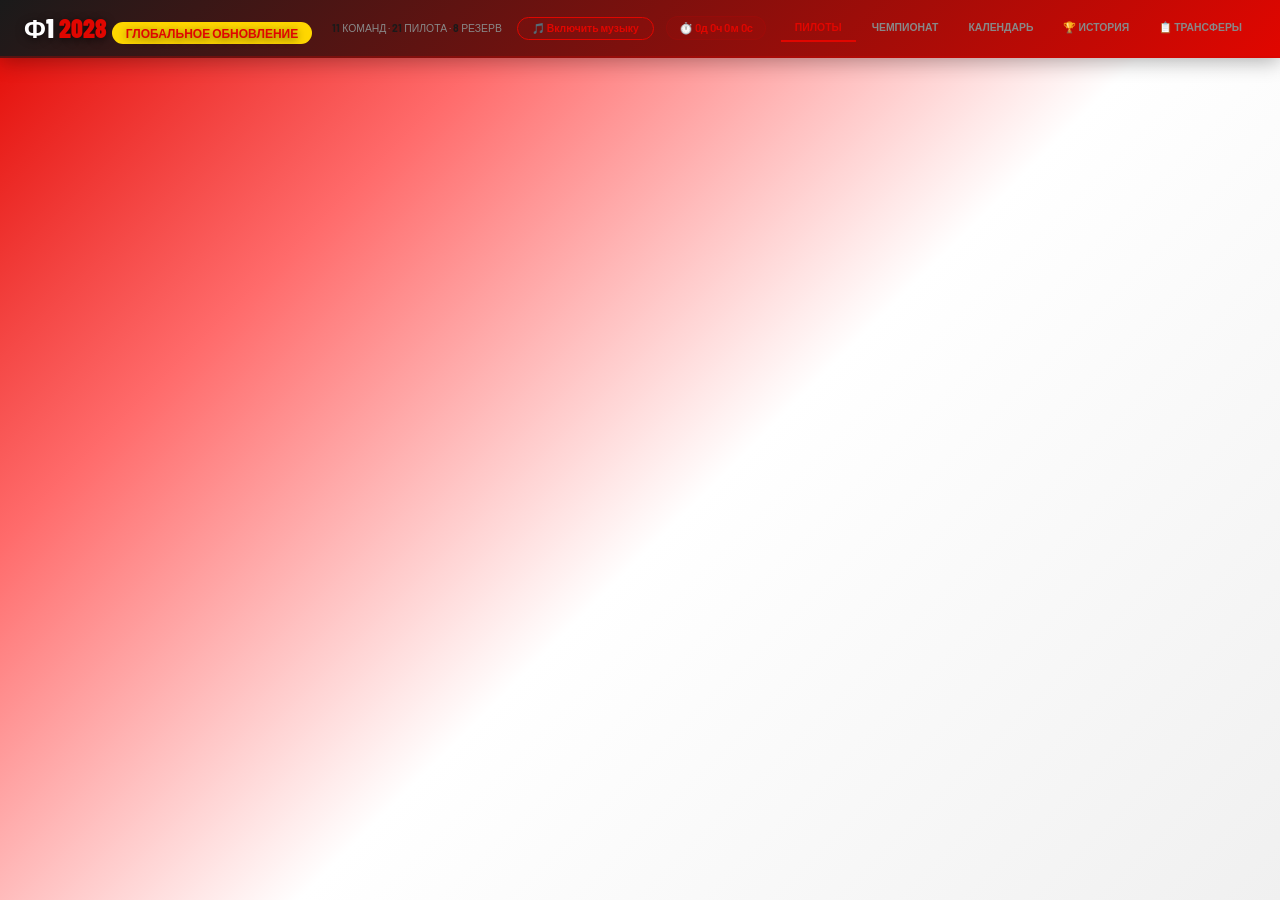
==== index.html @ 2356fdae "Update index.html" ====
<!DOCTYPE html>
<html lang="ru">
<head>
    <meta charset="UTF-8">
    <meta name="viewport" content="width=device-width, initial-scale=1.0">
    <title>Ф1 2028 • Глобальное Обновление</title>
    <link href="https://fonts.googleapis.com/css2?family=Barlow+Condensed:wght@400;500;600;700;800;900&family=Barlow:wght@400;500;600&display=swap" rel="stylesheet">
    <link rel="stylesheet" href="styles/main.css">
    <style>
        body { margin: 0; }
        .header { 
            background: linear-gradient(135deg, #1a1a1a 0%, #e10600 100%); 
            color: white; 
            box-shadow: 0 4px 20px rgba(0,0,0,0.3);
        }
        .logo { color: white; text-shadow: 0 2px 8px rgba(0,0,0,0.6); }
        .new-season { background: #ffd700; color: #000; padding: 4px 14px; border-radius: 30px; font-weight: 800; font-size: 0.75rem; }
    </style>
</head>
<body>

    <header class="header">
        <div class="header-left">
            <div class="logo">Ф1 <span>2028</span> <span class="new-season">ГЛОБАЛЬНОЕ ОБНОВЛЕНИЕ</span></div>
            <div class="header-stats">
                <span id="teamCount">11</span> Команд ·
                <span id="pilotCount">21</span> Пилота ·
                <span id="reserveCount">8</span> Резерв
            </div>
        </div>
        
        <div class="header-right">
            <button class="music-btn" id="musicBtn" onclick="toggleMusic()">🎵 Включить музыку</button>
            <div class="countdown">
                ⏱️ <span id="days">0</span>д <span id="hours">0</span>ч 
                <span id="minutes">0</span>м <span id="seconds">0</span>с
            </div>
        </div>

        <nav class="header-nav">
            <button class="tab active" data-tab="pilots">Пилоты</button>
            <button class="tab" data-tab="standings">Чемпионат</button>
            <button class="tab" data-tab="calendar">Календарь</button>
            <button class="tab" data-tab="history">🏆 История</button>
            <button class="tab" data-tab="transfers">📋 Трансферы</button>
        </nav>
    </header>

    <main>
        <!-- Пилоты -->
        <section class="content active" id="pilots">
            <div class="filter-bar" id="filterBar"></div>
            <div class="grid" id="teamGrid"></div>
        </section>

        <!-- Чемпионат -->
        <section class="content" id="standings">
            <div class="standings-header">
                <h2>ЧЕМПИОНАТ 2028</h2>
                <p class="muted">🏆 После 1 этапа • Новый сезон</p>
            </div>
            <div id="standingsContent"></div>
        </section>

        <!-- Календарь -->
        <section class="content" id="calendar">
            <h2>КАЛЕНДАРЬ 2028</h2>
            <p class="muted">24 этапа</p>
            <div class="calendar-list" id="calendarList"></div>
        </section>

        <!-- История -->
        <section class="content" id="history">
            <h2>🏆 ИСТОРИЯ ПОБЕДИТЕЛЕЙ</h2>
            <div class="history-grid" id="historyGrid"></div>
        </section>

        <!-- Трансферы -->
        <section class="content" id="transfers">
            <h2>📋 ИСТОРИЯ ТРАНСФЕРОВ</h2>
            <div class="transfers-list" id="transfersList"></div>
        </section>
    </main>

    <!-- Модальное окно пилота -->
    <div class="modal" id="modal">
        <div class="modal-box">
            <button class="modal-close" id="modalClose">×</button>
            <img id="modalPhoto" class="modal-photo" alt="">
            <div class="modal-info">
                <div id="modalNumber" class="modal-number"></div>
                <div id="modalName" class="modal-name"></div>
                <div id="modalTeam" class="modal-team"></div>
                <div class="modal-stats">
                    <div><span class="stat-label">Страна</span><span id="modalCountry"></span></div>
                    <div><span class="stat-label">Возраст</span><span id="modalAge"></span></div>
                    <div><span class="stat-label">Команда</span><span id="modalTeamName"></span></div>
                    <div><span class="stat-label">Бюджет</span><span id="modalBudget"></span></div>
                </div>
                <a id="modalLink" href="#" target="_blank" class="modal-link">📖 Википедия →</a>
            </div>
        </div>
    </div>

    <script src="scripts/app.js"></script>
</body>
</html>
---- styles/main.css ----
*{margin:0;padding:0;box-sizing:border-box}
body{background:linear-gradient(135deg,#e10600 0%,#ff6b6b 25%,#ffffff 55%,#f0f0f0 100%);min-height:100vh;font-family:'Barlow',sans-serif;padding-bottom:30px;background-attachment:fixed;position:relative}

.header{background:rgba(255,255,255,0.7);backdrop-filter:blur(20px);padding:12px 24px;border-bottom:2px solid rgba(225,6,0,0.3);display:flex;align-items:center;justify-content:space-between;flex-wrap:wrap;gap:10px;position:sticky;top:0;z-index:100}
.header-left{display:flex;align-items:center;gap:20px;flex-wrap:wrap}
.logo{font-family:'Barlow Condensed',sans-serif;font-size:1.6rem;font-weight:900;text-transform:uppercase;color:#1a1a1a}
.logo span{color:#e10600}
.header-stats{font-size:.65rem;color:#888;font-weight:500;text-transform:uppercase}
.header-stats span{color:#1a1a1a;font-weight:700}
.header-right{display:flex;align-items:center;gap:12px;flex-wrap:wrap}

.music-btn{background:rgba(225,6,0,0.08);border:1px solid #e10600;color:#e10600;padding:4px 14px;border-radius:20px;font-family:'Barlow',sans-serif;font-size:.65rem;font-weight:600;cursor:pointer;transition:.25s}
.music-btn:hover{background:#e10600;color:#fff}
.music-btn.playing{background:#e10600;color:#fff;animation:pulse 1.5s ease-in-out infinite}
@keyframes pulse{0%,100%{box-shadow:0 0 0 0 rgba(225,6,0,0.3)}50%{box-shadow:0 0 0 8px rgba(225,6,0,0)}}

.countdown{font-size:.7rem;color:#e10600;font-weight:600;background:rgba(225,6,0,0.06);padding:4px 12px;border-radius:20px;border:1px solid rgba(225,6,0,0.1)}
.header-nav{display:flex;gap:2px;flex-wrap:wrap}
.header-nav .tab{background:transparent;border:none;padding:6px 14px;font-family:'Barlow Condensed',sans-serif;font-size:.65rem;font-weight:600;text-transform:uppercase;color:#888;cursor:pointer;transition:.25s;border-bottom:2px solid transparent}
.header-nav .tab:hover{color:#1a1a1a}
.header-nav .tab.active{color:#e10600;border-bottom-color:#e10600}

.content{display:none;padding:20px 24px;max-width:1400px;margin:0 auto;position:relative;z-index:1}
.content.active{display:block}

.filter-bar{display:flex;gap:6px;flex-wrap:wrap;margin-bottom:14px}
.filter-btn{background:rgba(255,255,255,0.5);border:1px solid rgba(225,6,0,0.2);padding:4px 14px;border-radius:20px;font-family:'Barlow Condensed',sans-serif;font-size:.65rem;font-weight:600;text-transform:uppercase;color:#888;cursor:pointer;transition:.25s}
.filter-btn:hover{border-color:#e10600;color:#1a1a1a}
.filter-btn.active{background:#e10600;color:#fff;border-color:#e10600}

.grid{display:grid;grid-template-columns:repeat(auto-fill,minmax(300px,1fr));gap:16px;margin-top:4px}
.card{background:rgba(255,255,255,0.6);backdrop-filter:blur(12px);-webkit-backdrop-filter:blur(12px);border-radius:12px;overflow:hidden;border:1px solid rgba(255,255,255,0.3);transition:transform .25s ease,box-shadow .25s;box-shadow:0 4px 20px rgba(225,6,0,0.06)}
.card:hover{transform:translateY(-4px);box-shadow:0 12px 40px rgba(225,6,0,0.12)}
.card-top{height:4px;background:var(--team-color,#e10600)}
.card-body{padding:16px 18px}
.card-team{font-family:'Barlow Condensed',sans-serif;font-size:1.1rem;font-weight:700;text-transform:uppercase;color:var(--team-color,#e10600);display:flex;justify-content:space-between;align-items:center}
.card-team .country{font-size:.7rem;color:#888;font-weight:400}
.card-budget{font-size:.6rem;color:#4caf50;font-weight:500;margin-bottom:10px}
.card-budget span{color:#888;font-weight:400;opacity:.5}
.card-label{font-size:.45rem;text-transform:uppercase;color:#888;letter-spacing:.1em;font-weight:600;margin:8px 0 4px}
.pilots-list{list-style:none;display:flex;flex-direction:column;gap:2px}
.pilot-item{display:flex;align-items:center;gap:10px;padding:4px 6px;border-radius:4px;cursor:pointer;transition:background .2s}
.pilot-item:hover{background:rgba(225,6,0,.05)}
.pilot-photo{width:32px;height:32px;border-radius:50%;object-fit:cover;border:2px solid #ddd;flex-shrink:0}
.pilot-item:hover .pilot-photo{border-color:#e10600}
.pilot-number{font-family:'Barlow Condensed',sans-serif;font-size:.9rem;font-weight:700;color:var(--team-color,#e10600);width:22px;text-align:right}
.pilot-name{font-size:.75rem;font-weight:500;color:#1a1a1a;display:flex;align-items:center;gap:4px}
.pilot-name .flag{font-size:.7rem}
.pilot-age{font-size:.55rem;color:#888;margin-left:auto}
.reserve .pilot-name{color:#888}
.reserve .pilot-number{color:#888;opacity:.4}
.vacant{color:#888;font-style:italic;opacity:.5;font-size:.7rem;padding:6px 0}

.calendar-list{display:flex;flex-direction:column;gap:6px;margin-top:8px}
.calendar-item{background:rgba(255,255,255,0.5);backdrop-filter:blur(8px);-webkit-backdrop-filter:blur(8px);border-radius:8px;padding:12px 16px;border-left:3px solid #e10600;cursor:pointer;transition:all .3s}
.calendar-item:hover{background:rgba(255,255,255,0.8)}
.calendar-item .calendar-header-row{display:flex;align-items:center;gap:14px;flex-wrap:wrap}
.calendar-item .round{font-size:.5rem;color:#888;font-weight:600;text-transform:uppercase;width:50px}
.calendar-item .race-name{font-family:'Barlow Condensed',sans-serif;font-size:1rem;font-weight:700;color:#1a1a1a;flex:1;min-width:120px}
.calendar-item .race-country{font-size:.7rem;color:#888;display:flex;align-items:center;gap:4px}
.calendar-item .race-date{font-size:.6rem;color:#888;margin-left:auto}
.calendar-item .toggle-icon{font-size:.8rem;color:#888;transition:transform .3s;margin-left:6px}
.calendar-item .toggle-icon.open{transform:rotate(180deg)}
.calendar-details{max-height:0;overflow:hidden;transition:max-height .4s ease}
.calendar-details.open{max-height:100px}
.calendar-details .detail-row{display:flex;gap:20px;padding:8px 0 4px;font-size:.7rem;border-top:1px solid #eee;margin-top:6px}
.calendar-details .detail-row span{color:#888}
.calendar-details .detail-row .value{color:#1a1a1a;font-weight:500}

.standings-header{margin-bottom:12px}
.standings-header h2{font-family:'Barlow Condensed',sans-serif;font-size:1.3rem;font-weight:700;color:#1a1a1a}
.standings-header .muted{color:#888;font-size:.7rem}
.standings-table{width:100%;border-collapse:collapse;font-size:.7rem;background:rgba(255,255,255,0.4);border-radius:8px;overflow:hidden}
.standings-table th{text-align:left;padding:8px 12px;color:#888;font-size:.5rem;text-transform:uppercase;border-bottom:2px solid #e10600;font-weight:600;background:rgba(225,6,0,0.05)}
.standings-table td{padding:6px 12px;border-bottom:1px solid #eee;color:#888}
.standings-table .pos{font-weight:700;color:#1a1a1a;width:28px}
.standings-table .driver{color:#1a1a1a;font-weight:500}
.standings-table .flag{font-size:.7rem;margin-right:4px}
.standings-table .pts{text-align:right;font-weight:600;color:#1a1a1a}
.standings-table .pos-1{color:#ffd700}
.standings-table .pos-2{color:#c0c0c0}
.standings-table .pos-3{color:#cd7f32}
.standings-table .progress-bar{width:60px;height:6px;background:#ddd;border-radius:3px;display:inline-block;vertical-align:middle;margin-left:6px}
.standings-table .progress-bar .fill{height:100%;background:#e10600;border-radius:3px;transition:width .5s}

[data-team=ferrari]{--team-color:#dc0000}
[data-team=mercedes]{--team-color:#00d2be}
[data-team=redbull]{--team-color:#1e41b0}
[data-team=williams]{--team-color:#00a3e0}
[data-team=racing-bulls]{--team-color:#4d7aff}
[data-team=haas]{--team-color:#b6babd}
[data-team=cadillac]{--team-color:#c8102e}
[data-team=aston]{--team-color:#006f62}
[data-team=audi]{--team-color:#bb0a21}
[data-team=alpine]{--team-color:#ff6b9d}
[data-team=mclaren]{--team-color:#ff8700}

.podium{display:flex;justify-content:center;align-items:flex-end;gap:12px;padding:20px 0 10px;margin:10px 0 20px}
.podium-item{display:flex;flex-direction:column;align-items:center;gap:4px}
.podium-item .podium-name{font-family:'Barlow Condensed',sans-serif;font-size:.7rem;font-weight:700;color:#1a1a1a}
.podium-item .podium-pos{font-size:1.2rem;font-weight:900}
.podium-item .podium-pos.gold{color:#ffd700}
.podium-item .podium-pos.silver{color:#c0c0c0}
.podium-item .podium-pos.bronze{color:#cd7f32}
.podium-item .podium-base{width:60px;text-align:center;padding:4px 0;border-radius:4px 4px 0 0;font-size:.5rem;font-weight:600;text-transform:uppercase;color:#fff}
.podium-item .podium-base.gold{height:80px;background:linear-gradient(180deg,#ffd700,#b8960c)}
.podium-item .podium-base.silver{height:60px;background:linear-gradient(180deg,#c0c0c0,#888)}
.podium-item .podium-base.bronze{height:45px;background:linear-gradient(180deg,#cd7f32,#8b5a2b)}

.history-grid{display:grid;grid-template-columns:repeat(auto-fill,minmax(280px,1fr));gap:16px;margin-top:12px}
.history-card{background:rgba(255,255,255,0.5);backdrop-filter:blur(8px);-webkit-backdrop-filter:blur(8px);border-radius:10px;padding:20px 24px;border:1px solid rgba(255,255,255,0.3);transition:transform .25s}
.history-card:hover{transform:translateY(-4px);box-shadow:0 8px 30px rgba(225,6,0,0.06)}
.history-year{font-family:'Barlow Condensed',sans-serif;font-size:2rem;font-weight:900;color:#e10600;margin-bottom:12px}
.history-item{display:flex;justify-content:space-between;padding:6px 0;border-bottom:1px solid #eee;font-size:.85rem}
.history-label{color:#888;font-weight:500}
.history-value{color:#1a1a1a;font-weight:600}

.transfers-list{display:flex;flex-direction:column;gap:8px;margin-top:12px}
.transfer-item{background:rgba(255,255,255,0.5);backdrop-filter:blur(8px);-webkit-backdrop-filter:blur(8px);border-radius:8px;padding:14px 18px;border-left:3px solid #e10600;display:flex;align-items:center;justify-content:space-between;flex-wrap:wrap;gap:8px}
.transfer-item .transfer-info{display:flex;align-items:center;gap:12px;flex-wrap:wrap}
.transfer-pilot{font-weight:600;color:#1a1a1a}
.transfer-from{color:#888}
.transfer-arrow{color:#888;font-size:1.2rem}
.transfer-to{color:#e10600;font-weight:600}
.transfer-price{font-weight:700;color:#4caf50}
.transfer-date{font-size:.6rem;color:#888}

.modal{display:none;position:fixed;inset:0;background:rgba(0,0,0,.6);z-index:999;align-items:center;justify-content:center;padding:20px;backdrop-filter:blur(8px)}
.modal.show{display:flex}
.modal-box{background:#fff;border-radius:12px;max-width:480px;width:100%;border:1px solid #eee;position:relative;max-height:90vh;overflow-y:auto;box-shadow:0 20px 60px rgba(0,0,0,0.1)}
.modal-close{position:absolute;top:10px;right:14px;background:none;border:none;color:#888;font-size:1.6rem;cursor:pointer;transition:.2s;z-index:5}
.modal-close:hover{color:#1a1a1a}
.modal-content{display:flex;flex-direction:column}
.modal-photo{width:100%;height:220px;object-fit:cover;background:#f5f5f5}
.modal-info{padding:20px 24px}
.modal-number{font-family:'Barlow Condensed',sans-serif;font-size:3rem;font-weight:900;color:var(--team-color,#e10600);line-height:1;margin-bottom:-6px}
.modal-name{font-family:'Barlow Condensed',sans-serif;font-size:1.6rem;font-weight:700;color:#1a1a1a}
.modal-team{font-size:.8rem;font-weight:600;text-transform:uppercase;color:#888;margin-bottom:14px}
.modal-stats{display:grid;grid-template-columns:1fr 1fr;gap:4px 16px}
.modal-stats>div{display:flex;justify-content:space-between;padding:3px 0;border-bottom:1px solid #eee;font-size:.7rem}
.stat-label{color:#888;font-size:.6rem;text-transform:uppercase}
.stat-value{color:#1a1a1a;font-weight:500}
.modal-link{display:inline-block;margin-top:14px;color:#e10600;text-decoration:none;font-weight:600;font-size:.75rem}

@media(max-width:768px){
    .header{padding:10px 14px;flex-direction:column;align-items:stretch;gap:6px}
    .header-right{flex-wrap:wrap;justify-content:space-between}
    .header-nav{justify-content:center}
    .filter-bar{justify-content:center}
    .content{padding:12px 14px}
    .grid{grid-template-columns:1fr}
    .calendar-item .calendar-header-row{flex-wrap:wrap;gap:4px 12px}
    .calendar-item .race-date{margin-left:0}
    .modal-box{max-width:100%;margin:10px}
    .modal-photo{height:160px}
    .modal-number{font-size:2.2rem}
    .countdown{font-size:.6rem;padding:2px 10px}
    .music-btn{font-size:.55rem;padding:3px 10px}
}
@media(max-width:480px){
    .header-stats{font-size:.55rem}
    .logo{font-size:1.2rem}
    .header-nav .tab{font-size:.55rem;padding:4px 8px}
    .modal-stats{grid-template-columns:1fr}
    .filter-btn{font-size:.55rem;padding:3px 8px}
                 }
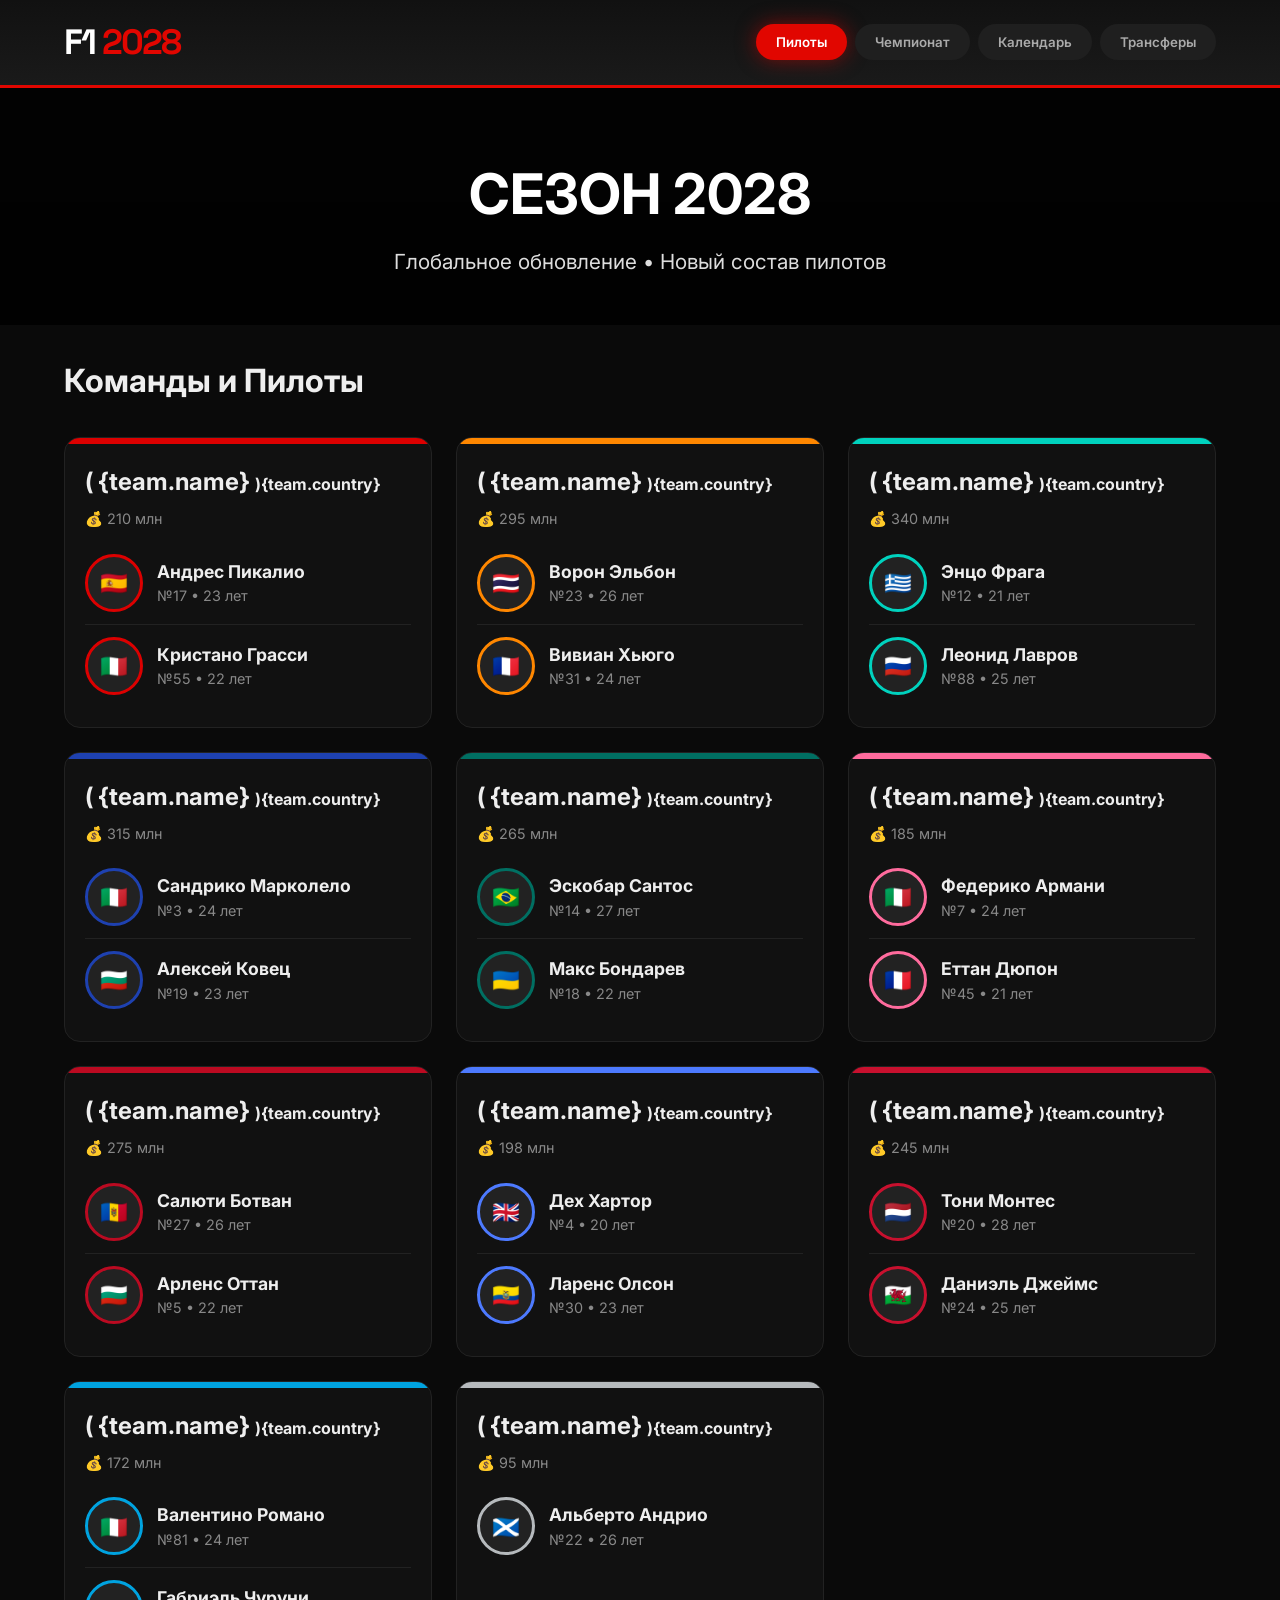
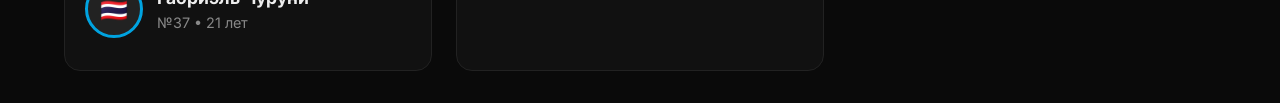
==== commit fcab7317: "Update index.html" ====
--- a/index.html
+++ b/index.html
@@ -3,105 +3,335 @@
 <head>
     <meta charset="UTF-8">
     <meta name="viewport" content="width=device-width, initial-scale=1.0">
-    <title>Ф1 2028 • Глобальное Обновление</title>
-    <link href="https://fonts.googleapis.com/css2?family=Barlow+Condensed:wght@400;500;600;700;800;900&family=Barlow:wght@400;500;600&display=swap" rel="stylesheet">
-    <link rel="stylesheet" href="styles/main.css">
+    <title>F1 2028 • Новый Сезон</title>
+    <link href="https://fonts.googleapis.com/css2?family=Inter:wght@400;500;600;700;900&family=Space+Grotesk:wght@500;600;700&display=swap" rel="stylesheet">
     <style>
-        body { margin: 0; }
-        .header { 
-            background: linear-gradient(135deg, #1a1a1a 0%, #e10600 100%); 
-            color: white; 
-            box-shadow: 0 4px 20px rgba(0,0,0,0.3);
-        }
-        .logo { color: white; text-shadow: 0 2px 8px rgba(0,0,0,0.6); }
-        .new-season { background: #ffd700; color: #000; padding: 4px 14px; border-radius: 30px; font-weight: 800; font-size: 0.75rem; }
+        :root {
+            --red: #e10600;
+            --dark: #0a0a0a;
+        }
+        * { margin:0; padding:0; box-sizing:border-box; }
+        body {
+            background: #0a0a0a;
+            color: #eee;
+            font-family: 'Inter', sans-serif;
+            line-height: 1.5;
+            overflow-x: hidden;
+        }
+        header {
+            background: linear-gradient(180deg, #111, #1a1a1a);
+            border-bottom: 3px solid var(--red);
+            position: sticky;
+            top: 0;
+            z-index: 100;
+            padding: 1rem 5%;
+            display: flex;
+            justify-content: space-between;
+            align-items: center;
+            flex-wrap: wrap;
+            gap: 15px;
+        }
+        .logo {
+            font-family: 'Space Grotesk', sans-serif;
+            font-size: 2.2rem;
+            font-weight: 700;
+            color: white;
+            letter-spacing: -2px;
+        }
+        .logo span { color: var(--red); }
+        .nav {
+            display: flex;
+            gap: 8px;
+            flex-wrap: wrap;
+        }
+        .tab {
+            padding: 10px 20px;
+            background: #1f1f1f;
+            border: none;
+            color: #aaa;
+            border-radius: 50px;
+            font-weight: 600;
+            cursor: pointer;
+            transition: all 0.3s;
+        }
+        .tab.active {
+            background: var(--red);
+            color: white;
+            box-shadow: 0 0 20px rgba(225,6,0,0.5);
+        }
+        .container { max-width: 1400px; margin: 0 auto; padding: 2rem 5%; }
+
+        .hero {
+            text-align: center;
+            padding: 4rem 0 3rem;
+            background: linear-gradient(rgba(0,0,0,0.8), rgba(0,0,0,0.9)), url('https://images.unsplash.com/photo-1615907909375-9f7e5c8c8e3c?ixlib=rb-4.0.3&auto=format&fit=crop&q=80') center/cover;
+            color: white;
+        }
+        .hero h1 { font-size: 3.5rem; margin-bottom: 10px; }
+        .hero p { font-size: 1.3rem; color: #ddd; }
+
+        .grid {
+            display: grid;
+            grid-template-columns: repeat(auto-fill, minmax(340px, 1fr));
+            gap: 24px;
+            margin-top: 2rem;
+        }
+        .team-card {
+            background: #111;
+            border-radius: 16px;
+            overflow: hidden;
+            border: 1px solid #222;
+            transition: all 0.4s;
+        }
+        .team-card:hover {
+            transform: translateY(-12px);
+            border-color: var(--red);
+            box-shadow: 0 20px 40px rgba(225,6,0,0.2);
+        }
+        .team-header {
+            height: 6px;
+            background: linear-gradient(90deg, var(--color), #fff);
+        }
+        .team-body {
+            padding: 20px;
+        }
+        .team-name {
+            font-size: 1.5rem;
+            font-weight: 700;
+            margin-bottom: 8px;
+        }
+        .pilot {
+            display: flex;
+            align-items: center;
+            gap: 14px;
+            padding: 12px 0;
+            border-bottom: 1px solid #222;
+            cursor: pointer;
+        }
+        .pilot:last-child { border-bottom: none; }
+        .pilot-photo {
+            width: 58px;
+            height: 58px;
+            border-radius: 50%;
+            background: #222;
+            display: flex;
+            align-items: center;
+            justify-content: center;
+            font-size: 1.4rem;
+            font-weight: bold;
+            border: 3px solid var(--color);
+        }
+        .pilot-info h3 { font-size: 1.1rem; }
+        .pilot-info p { font-size: 0.9rem; color: #888; }
+
+        .modal {
+            display: none;
+            position: fixed;
+            inset: 0;
+            background: rgba(0,0,0,0.9);
+            align-items: center;
+            justify-content: center;
+            z-index: 1000;
+        }
+        .modal-content {
+            background: #111;
+            max-width: 480px;
+            width: 90%;
+            border-radius: 20px;
+            overflow: hidden;
+        }
+        .modal-photo {
+            width: 100%;
+            height: 260px;
+            object-fit: cover;
+        }
+        .modal-body { padding: 24px; }
+        .modal-number { font-size: 4rem; font-weight: 900; color: var(--color); line-height: 1; }
+        .modal-name { font-size: 1.8rem; margin: 8px 0; }
+
+        button, .tab { font-family: inherit; }
+
+        @media (max-width: 768px) {
+            .hero h1 { font-size: 2.6rem; }
+            .grid { grid-template-columns: 1fr; }
+        }
     </style>
 </head>
 <body>
 
-    <header class="header">
-        <div class="header-left">
-            <div class="logo">Ф1 <span>2028</span> <span class="new-season">ГЛОБАЛЬНОЕ ОБНОВЛЕНИЕ</span></div>
-            <div class="header-stats">
-                <span id="teamCount">11</span> Команд ·
-                <span id="pilotCount">21</span> Пилота ·
-                <span id="reserveCount">8</span> Резерв
+    <header>
+        <div class="logo">F1 <span>2028</span></div>
+        <div class="nav">
+            <button class="tab active" onclick="switchTab(0)">Пилоты</button>
+            <button class="tab" onclick="switchTab(1)">Чемпионат</button>
+            <button class="tab" onclick="switchTab(2)">Календарь</button>
+            <button class="tab" onclick="switchTab(3)">Трансферы</button>
+        </div>
+    </header>
+
+    <div class="hero">
+        <h1>СЕЗОН 2028</h1>
+        <p>Глобальное обновление • Новый состав пилотов</p>
+    </div>
+
+    <div class="container">
+
+        <!-- ПИЛОТЫ -->
+        <div id="tab0" class="tab-content">
+            <h2 style="margin-bottom:20px; font-size:2rem;">Команды и Пилоты</h2>
+            <div class="grid" id="teamsGrid"></div>
+        </div>
+
+        <!-- ЧЕМПИОНАТ -->
+        <div id="tab1" class="tab-content" style="display:none;">
+            <h2>Текущий Чемпионат</h2>
+            <p style="color:#888; margin:15px 0;">После 1 этапа • Бахрейн</p>
+            <div style="background:#111; padding:25px; border-radius:16px;">
+                <h3 style="color:#e10600; margin-bottom:15px;">Топ-5 пилотов</h3>
+                <ol style="font-size:1.1rem; line-height:2.2;">
+                    <li>🇪🇸 Андрес Пикалио — Ferrari</li>
+                    <li>🇮🇹 Кристано Грасси — Ferrari</li>
+                    <li>🇷🇺 Леонид Лавров — Mercedes</li>
+                    <li>🇧🇬 Алексей Ковец — Red Bull</li>
+                    <li>🇫🇷 Вивиан Хьюго — McLaren</li>
+                </ol>
             </div>
         </div>
-        
-        <div class="header-right">
-            <button class="music-btn" id="musicBtn" onclick="toggleMusic()">🎵 Включить музыку</button>
-            <div class="countdown">
-                ⏱️ <span id="days">0</span>д <span id="hours">0</span>ч 
-                <span id="minutes">0</span>м <span id="seconds">0</span>с
+
+        <!-- КАЛЕНДАРЬ -->
+        <div id="tab2" class="tab-content" style="display:none;">
+            <h2>Календарь 2028</h2>
+            <p style="color:#888;">24 этапа • Сезон в самом разгаре</p>
+            <div style="background:#111; padding:20px; border-radius:12px; margin-top:20px;">
+                <strong>1. Гран-при Бахрейна</strong> — Завершён<br>
+                Победитель: <strong>Андрес Пикалио</strong>
             </div>
         </div>
 
-        <nav class="header-nav">
-            <button class="tab active" data-tab="pilots">Пилоты</button>
-            <button class="tab" data-tab="standings">Чемпионат</button>
-            <button class="tab" data-tab="calendar">Календарь</button>
-            <button class="tab" data-tab="history">🏆 История</button>
-            <button class="tab" data-tab="transfers">📋 Трансферы</button>
-        </nav>
-    </header>
-
-    <main>
-        <!-- Пилоты -->
-        <section class="content active" id="pilots">
-            <div class="filter-bar" id="filterBar"></div>
-            <div class="grid" id="teamGrid"></div>
-        </section>
-
-        <!-- Чемпионат -->
-        <section class="content" id="standings">
-            <div class="standings-header">
-                <h2>ЧЕМПИОНАТ 2028</h2>
-                <p class="muted">🏆 После 1 этапа • Новый сезон</p>
+        <!-- ТРАНСФЕРЫ -->
+        <div id="tab3" class="tab-content" style="display:none;">
+            <h2>Зимние Трансферы 2028</h2>
+            <div style="background:#111; padding:20px; border-radius:16px; line-height:2;">
+                <p><strong>Андрес Пикалио</strong> → Ferrari</p>
+                <p><strong>Леонид Лавров</strong> → Mercedes</p>
+                <p><strong>Ворон Эльбон</strong> → McLaren</p>
+                <p><strong>Макс Бондарев</strong> → Aston Martin</p>
             </div>
-            <div id="standingsContent"></div>
-        </section>
-
-        <!-- Календарь -->
-        <section class="content" id="calendar">
-            <h2>КАЛЕНДАРЬ 2028</h2>
-            <p class="muted">24 этапа</p>
-            <div class="calendar-list" id="calendarList"></div>
-        </section>
-
-        <!-- История -->
-        <section class="content" id="history">
-            <h2>🏆 ИСТОРИЯ ПОБЕДИТЕЛЕЙ</h2>
-            <div class="history-grid" id="historyGrid"></div>
-        </section>
-
-        <!-- Трансферы -->
-        <section class="content" id="transfers">
-            <h2>📋 ИСТОРИЯ ТРАНСФЕРОВ</h2>
-            <div class="transfers-list" id="transfersList"></div>
-        </section>
-    </main>
-
-    <!-- Модальное окно пилота -->
+        </div>
+    </div>
+
+    <!-- МОДАЛЬНОЕ ОКНО -->
     <div class="modal" id="modal">
-        <div class="modal-box">
-            <button class="modal-close" id="modalClose">×</button>
-            <img id="modalPhoto" class="modal-photo" alt="">
-            <div class="modal-info">
+        <div class="modal-content" onclick="event.stopImmediatePropagation()">
+            <img id="modalPhoto" class="modal-photo" src="" alt="">
+            <div class="modal-body">
                 <div id="modalNumber" class="modal-number"></div>
                 <div id="modalName" class="modal-name"></div>
-                <div id="modalTeam" class="modal-team"></div>
-                <div class="modal-stats">
-                    <div><span class="stat-label">Страна</span><span id="modalCountry"></span></div>
-                    <div><span class="stat-label">Возраст</span><span id="modalAge"></span></div>
-                    <div><span class="stat-label">Команда</span><span id="modalTeamName"></span></div>
-                    <div><span class="stat-label">Бюджет</span><span id="modalBudget"></span></div>
+                <div id="modalTeam" style="color:#aaa; font-size:1.1rem;"></div>
+                <div style="margin-top:20px; display:grid; grid-template-columns:1fr 1fr; gap:15px; font-size:0.95rem;">
+                    <div><strong>Страна:</strong> <span id="modalCountry"></span></div>
+                    <div><strong>Возраст:</strong> <span id="modalAge"></span></div>
                 </div>
-                <a id="modalLink" href="#" target="_blank" class="modal-link">📖 Википедия →</a>
+                <button onclick="closeModal()" style="margin-top:25px; width:100%; padding:14px; background:#e10600; border:none; color:white; font-weight:600; border-radius:12px; cursor:pointer;">
+                    Закрыть
+                </button>
             </div>
         </div>
     </div>
 
-    <script src="scripts/app.js"></script>
+    <script>
+        const teams = [
+            {id:"ferrari", name:"Ferrari", color:"#dc0000", country:"🇮🇹", budget:210,
+             pilots:[{name:"Андрес Пикалио", num:17, flag:"🇪🇸", age:23}, {name:"Кристано Грасси", num:55, flag:"🇮🇹", age:22}]},
+            {id:"mclaren", name:"McLaren", color:"#ff8700", country:"🇬🇧", budget:295,
+             pilots:[{name:"Ворон Эльбон", num:23, flag:"🇹🇭", age:26}, {name:"Вивиан Хьюго", num:31, flag:"🇫🇷", age:24}]},
+            {id:"mercedes", name:"Mercedes", color:"#00d2be", country:"🇩🇪", budget:340,
+             pilots:[{name:"Энцо Фрага", num:12, flag:"🇬🇷", age:21}, {name:"Леонид Лавров", num:88, flag:"🇷🇺", age:25}]},
+            {id:"redbull", name:"Red Bull", color:"#1e41b0", country:"🇦🇹", budget:315,
+             pilots:[{name:"Сандрико Марколело", num:3, flag:"🇮🇹", age:24}, {name:"Алексей Ковец", num:19, flag:"🇧🇬", age:23}]},
+            {id:"aston", name:"Aston Martin", color:"#006f62", country:"🇬🇧", budget:265,
+             pilots:[{name:"Эскобар Сантос", num:14, flag:"🇧🇷", age:27}, {name:"Макс Бондарев", num:18, flag:"🇺🇦", age:22}]},
+            {id:"alpine", name:"Alpine", color:"#ff6b9d", country:"🇫🇷", budget:185,
+             pilots:[{name:"Федерико Армани", num:7, flag:"🇮🇹", age:24}, {name:"Еттан Дюпон", num:45, flag:"🇫🇷", age:21}]},
+            {id:"audi", name:"Audi", color:"#bb0a21", country:"🇩🇪", budget:275,
+             pilots:[{name:"Салюти Ботван", num:27, flag:"🇲🇩", age:26}, {name:"Арленс Оттан", num:5, flag:"🇧🇬", age:22}]},
+            {id:"racing-bulls", name:"Racing Bulls", color:"#4d7aff", country:"🇮🇹", budget:198,
+             pilots:[{name:"Дех Хартор", num:4, flag:"🇬🇧", age:20}, {name:"Ларенс Олсон", num:30, flag:"🇪🇨", age:23}]},
+            {id:"cadillac", name:"Cadillac", color:"#c8102e", country:"🇺🇸", budget:245,
+             pilots:[{name:"Тони Монтес", num:20, flag:"🇳🇱", age:28}, {name:"Даниэль Джеймс", num:24, flag:"🏴󠁧󠁢󠁷󠁬󠁳󠁿", age:25}]},
+            {id:"williams", name:"Williams", color:"#00a3e0", country:"🇬🇧", budget:172,
+             pilots:[{name:"Валентино Романо", num:81, flag:"🇮🇹", age:24}, {name:"Габриэль Чуруни", num:37, flag:"🇹🇭", age:21}]},
+            {id:"haas", name:"Haas", color:"#b6babd", country:"🇺🇸", budget:95,
+             pilots:[{name:"Альберто Андрио", num:22, flag:"🏴󠁧󠁢󠁳󠁣󠁴󠁿", age:26}]}
+        ];
+
+        function createTeamCard(team) {
+            const card = document.createElement('div');
+            card.className = 'team-card';
+            card.style.setProperty('--color', team.color);
+            
+            let pilotsHTML = '';
+            team.pilots.forEach(p => {
+                pilotsHTML += `
+                    <div class="pilot" onclick="showPilot('\( {p.name}', ' \){team.name}', '\( {team.color}', ' \){p.flag}', ${p.age}, ${p.num})">
+                        <div class="pilot-photo">${p.flag}</div>
+                        <div class="pilot-info">
+                            <h3>${p.name}</h3>
+                            <p>№${p.num} • ${p.age} лет</p>
+                        </div>
+                    </div>`;
+            });
+
+            card.innerHTML = `
+                <div class="team-header" style="background: ${team.color}"></div>
+                <div class="team-body">
+                    <div class="team-name">\( {team.name} <span style="font-size:1rem;"> \){team.country}</span></div>
+                    <div style="color:#888; font-size:0.9rem; margin-bottom:12px;">💰 ${team.budget} млн</div>
+                    ${pilotsHTML}
+                </div>
+            `;
+            return card;
+        }
+
+        function renderTeams() {
+            const grid = document.getElementById('teamsGrid');
+            grid.innerHTML = '';
+            teams.forEach(team => {
+                grid.appendChild(createTeamCard(team));
+            });
+        }
+
+        function showPilot(name, team, color, flag, age, number) {
+            document.getElementById('modalNumber').textContent = number;
+            document.getElementById('modalNumber').style.color = color;
+            document.getElementById('modalName').textContent = name;
+            document.getElementById('modalTeam').textContent = team;
+            document.getElementById('modalCountry').textContent = flag;
+            document.getElementById('modalAge').textContent = age;
+            document.getElementById('modal').style.display = 'flex';
+        }
+
+        function closeModal() {
+            document.getElementById('modal').style.display = 'none';
+        }
+
+        function switchTab(n) {
+            document.querySelectorAll('.tab-content').forEach(el => el.style.display = 'none');
+            document.getElementById('tab'+n).style.display = 'block';
+            document.querySelectorAll('.tab').forEach((tab, i) => {
+                tab.classList.toggle('active', i === n);
+            });
+        }
+
+        // Инициализация
+        window.onload = () => {
+            renderTeams();
+        };
+
+        // Закрытие модалки по клику вне
+        document.getElementById('modal').addEventListener('click', function(e) {
+            if (e.target === this) closeModal();
+        });
+    </script>
 </body>
-</html>
+                                             </html>
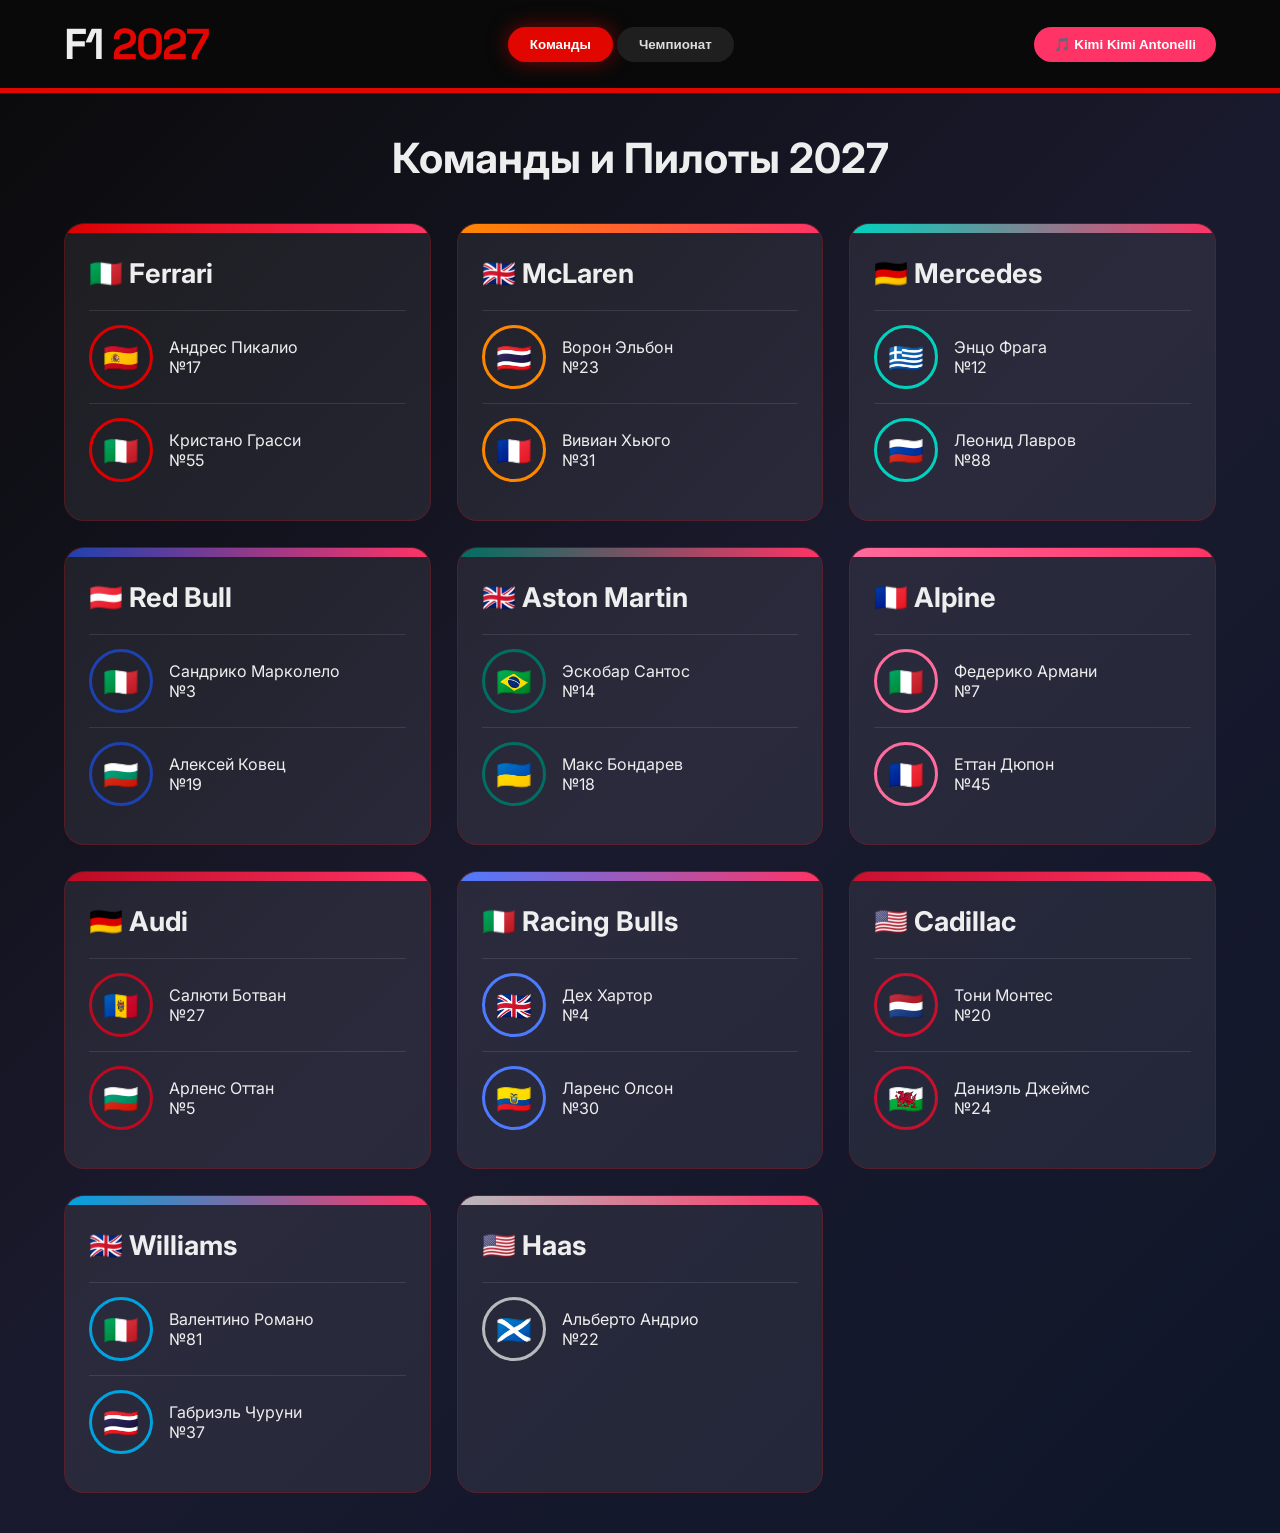
==== commit 1cbab2c7: "Update index.html" ====
--- a/index.html
+++ b/index.html
@@ -3,335 +3,235 @@
 <head>
     <meta charset="UTF-8">
     <meta name="viewport" content="width=device-width, initial-scale=1.0">
-    <title>F1 2028 • Новый Сезон</title>
-    <link href="https://fonts.googleapis.com/css2?family=Inter:wght@400;500;600;700;900&family=Space+Grotesk:wght@500;600;700&display=swap" rel="stylesheet">
+    <title>F1 2027 • Сезон</title>
+    <link href="https://fonts.googleapis.com/css2?family=Inter:wght@400;500;600;700&family=Space+Grotesk:wght@600;700&display=swap" rel="stylesheet">
     <style>
-        :root {
-            --red: #e10600;
-            --dark: #0a0a0a;
-        }
+        :root { --red: #e10600; --accent: #ff3366; }
         * { margin:0; padding:0; box-sizing:border-box; }
         body {
-            background: #0a0a0a;
+            background: linear-gradient(135deg, #0a0a0a 0%, #1a1a2e 50%, #0f1629 100%);
             color: #eee;
             font-family: 'Inter', sans-serif;
-            line-height: 1.5;
-            overflow-x: hidden;
         }
         header {
-            background: linear-gradient(180deg, #111, #1a1a1a);
-            border-bottom: 3px solid var(--red);
-            position: sticky;
-            top: 0;
-            z-index: 100;
+            background: rgba(10,10,10,0.97);
+            backdrop-filter: blur(12px);
+            border-bottom: 5px solid var(--red);
             padding: 1rem 5%;
             display: flex;
             justify-content: space-between;
             align-items: center;
             flex-wrap: wrap;
             gap: 15px;
-        }
-        .logo {
-            font-family: 'Space Grotesk', sans-serif;
-            font-size: 2.2rem;
-            font-weight: 700;
-            color: white;
-            letter-spacing: -2px;
-        }
+            position: sticky;
+            top: 0;
+            z-index: 100;
+        }
+        .logo { font-family: 'Space Grotesk', sans-serif; font-size: 2.7rem; font-weight: 700; letter-spacing: -2px; }
         .logo span { color: var(--red); }
-        .nav {
-            display: flex;
-            gap: 8px;
-            flex-wrap: wrap;
-        }
-        .tab {
-            padding: 10px 20px;
+
+        .nav button {
+            padding: 10px 22px;
             background: #1f1f1f;
             border: none;
-            color: #aaa;
+            color: #ddd;
             border-radius: 50px;
             font-weight: 600;
             cursor: pointer;
             transition: all 0.3s;
         }
-        .tab.active {
-            background: var(--red);
+        .nav button.active { background: var(--red); color: white; box-shadow: 0 0 20px rgba(225,6,0,0.5); }
+
+        .music-controls button {
+            background: var(--accent);
             color: white;
-            box-shadow: 0 0 20px rgba(225,6,0,0.5);
-        }
-        .container { max-width: 1400px; margin: 0 auto; padding: 2rem 5%; }
-
-        .hero {
-            text-align: center;
-            padding: 4rem 0 3rem;
-            background: linear-gradient(rgba(0,0,0,0.8), rgba(0,0,0,0.9)), url('https://images.unsplash.com/photo-1615907909375-9f7e5c8c8e3c?ixlib=rb-4.0.3&auto=format&fit=crop&q=80') center/cover;
-            color: white;
-        }
-        .hero h1 { font-size: 3.5rem; margin-bottom: 10px; }
-        .hero p { font-size: 1.3rem; color: #ddd; }
+            border: none;
+            padding: 10px 20px;
+            border-radius: 30px;
+            font-weight: 600;
+            cursor: pointer;
+        }
+
+        .container { max-width: 1350px; margin: 0 auto; padding: 40px 5%; }
+
+        .tab-content { display: none; }
+        .tab-content.active { display: block; }
 
         .grid {
             display: grid;
             grid-template-columns: repeat(auto-fill, minmax(340px, 1fr));
-            gap: 24px;
-            margin-top: 2rem;
+            gap: 26px;
         }
         .team-card {
-            background: #111;
-            border-radius: 16px;
+            background: rgba(255,255,255,0.07);
+            border-radius: 20px;
             overflow: hidden;
-            border: 1px solid #222;
+            border: 1px solid rgba(225,6,0,0.25);
             transition: all 0.4s;
         }
-        .team-card:hover {
-            transform: translateY(-12px);
-            border-color: var(--red);
-            box-shadow: 0 20px 40px rgba(225,6,0,0.2);
-        }
-        .team-header {
-            height: 6px;
-            background: linear-gradient(90deg, var(--color), #fff);
-        }
-        .team-body {
-            padding: 20px;
-        }
-        .team-name {
-            font-size: 1.5rem;
-            font-weight: 700;
-            margin-bottom: 8px;
-        }
+        .team-card:hover { transform: translateY(-12px); box-shadow: 0 25px 50px rgba(225,6,0,0.3); }
+
+        .team-header { height: 9px; background: linear-gradient(90deg, var(--team-color), var(--accent)); }
+        .team-body { padding: 24px; }
+        .team-name { font-size: 1.7rem; font-weight: 700; margin-bottom: 20px; }
         .pilot {
             display: flex;
             align-items: center;
-            gap: 14px;
-            padding: 12px 0;
-            border-bottom: 1px solid #222;
-            cursor: pointer;
-        }
-        .pilot:last-child { border-bottom: none; }
+            gap: 16px;
+            padding: 14px 0;
+            border-top: 1px solid rgba(255,255,255,0.1);
+        }
         .pilot-photo {
-            width: 58px;
-            height: 58px;
-            border-radius: 50%;
-            background: #222;
-            display: flex;
-            align-items: center;
-            justify-content: center;
-            font-size: 1.4rem;
-            font-weight: bold;
-            border: 3px solid var(--color);
-        }
-        .pilot-info h3 { font-size: 1.1rem; }
-        .pilot-info p { font-size: 0.9rem; color: #888; }
-
-        .modal {
-            display: none;
-            position: fixed;
-            inset: 0;
-            background: rgba(0,0,0,0.9);
-            align-items: center;
-            justify-content: center;
-            z-index: 1000;
-        }
-        .modal-content {
-            background: #111;
-            max-width: 480px;
-            width: 90%;
-            border-radius: 20px;
-            overflow: hidden;
-        }
-        .modal-photo {
-            width: 100%;
-            height: 260px;
-            object-fit: cover;
-        }
-        .modal-body { padding: 24px; }
-        .modal-number { font-size: 4rem; font-weight: 900; color: var(--color); line-height: 1; }
-        .modal-name { font-size: 1.8rem; margin: 8px 0; }
-
-        button, .tab { font-family: inherit; }
-
-        @media (max-width: 768px) {
-            .hero h1 { font-size: 2.6rem; }
-            .grid { grid-template-columns: 1fr; }
-        }
+            width: 64px; height: 64px; border-radius: 50%;
+            display: flex; align-items: center; justify-content: center;
+            font-size: 1.8rem; border: 3px solid var(--team-color);
+        }
+
+        .race {
+            background: rgba(255,255,255,0.06);
+            padding: 24px;
+            border-radius: 18px;
+            margin-bottom: 30px;
+            border-left: 6px solid var(--red);
+        }
+        .race h3 { margin-bottom: 18px; font-size: 1.4rem; }
+        .pos {
+            padding: 12px 16px;
+            background: rgba(255,255,255,0.08);
+            border-radius: 12px;
+            margin-bottom: 8px;
+        }
+        .gold { border-left: 5px solid #ffd700; }
+        .silver { border-left: 5px solid #c0c0c0; }
+        .bronze { border-left: 5px solid #cd7f32; }
     </style>
 </head>
 <body>
 
     <header>
-        <div class="logo">F1 <span>2028</span></div>
+        <div class="logo">F1 <span>2027</span></div>
         <div class="nav">
-            <button class="tab active" onclick="switchTab(0)">Пилоты</button>
-            <button class="tab" onclick="switchTab(1)">Чемпионат</button>
-            <button class="tab" onclick="switchTab(2)">Календарь</button>
-            <button class="tab" onclick="switchTab(3)">Трансферы</button>
+            <button class="active" onclick="switchTab(0)">Команды</button>
+            <button onclick="switchTab(1)">Чемпионат</button>
+        </div>
+        <div class="music-controls">
+            <button onclick="toggleMusic()">🎵 Kimi Kimi Antonelli</button>
         </div>
     </header>
 
-    <div class="hero">
-        <h1>СЕЗОН 2028</h1>
-        <p>Глобальное обновление • Новый состав пилотов</p>
-    </div>
-
     <div class="container">
-
-        <!-- ПИЛОТЫ -->
-        <div id="tab0" class="tab-content">
-            <h2 style="margin-bottom:20px; font-size:2rem;">Команды и Пилоты</h2>
+        <div id="tab0" class="tab-content active">
+            <h2 style="text-align:center; font-size:2.6rem; margin-bottom:40px;">Команды и Пилоты 2027</h2>
             <div class="grid" id="teamsGrid"></div>
         </div>
 
-        <!-- ЧЕМПИОНАТ -->
-        <div id="tab1" class="tab-content" style="display:none;">
-            <h2>Текущий Чемпионат</h2>
-            <p style="color:#888; margin:15px 0;">После 1 этапа • Бахрейн</p>
-            <div style="background:#111; padding:25px; border-radius:16px;">
-                <h3 style="color:#e10600; margin-bottom:15px;">Топ-5 пилотов</h3>
-                <ol style="font-size:1.1rem; line-height:2.2;">
-                    <li>🇪🇸 Андрес Пикалио — Ferrari</li>
-                    <li>🇮🇹 Кристано Грасси — Ferrari</li>
-                    <li>🇷🇺 Леонид Лавров — Mercedes</li>
-                    <li>🇧🇬 Алексей Ковец — Red Bull</li>
-                    <li>🇫🇷 Вивиан Хьюго — McLaren</li>
-                </ol>
-            </div>
-        </div>
-
-        <!-- КАЛЕНДАРЬ -->
-        <div id="tab2" class="tab-content" style="display:none;">
-            <h2>Календарь 2028</h2>
-            <p style="color:#888;">24 этапа • Сезон в самом разгаре</p>
-            <div style="background:#111; padding:20px; border-radius:12px; margin-top:20px;">
-                <strong>1. Гран-при Бахрейна</strong> — Завершён<br>
-                Победитель: <strong>Андрес Пикалио</strong>
-            </div>
-        </div>
-
-        <!-- ТРАНСФЕРЫ -->
-        <div id="tab3" class="tab-content" style="display:none;">
-            <h2>Зимние Трансферы 2028</h2>
-            <div style="background:#111; padding:20px; border-radius:16px; line-height:2;">
-                <p><strong>Андрес Пикалио</strong> → Ferrari</p>
-                <p><strong>Леонид Лавров</strong> → Mercedes</p>
-                <p><strong>Ворон Эльбон</strong> → McLaren</p>
-                <p><strong>Макс Бондарев</strong> → Aston Martin</p>
-            </div>
-        </div>
-    </div>
-
-    <!-- МОДАЛЬНОЕ ОКНО -->
-    <div class="modal" id="modal">
-        <div class="modal-content" onclick="event.stopImmediatePropagation()">
-            <img id="modalPhoto" class="modal-photo" src="" alt="">
-            <div class="modal-body">
-                <div id="modalNumber" class="modal-number"></div>
-                <div id="modalName" class="modal-name"></div>
-                <div id="modalTeam" style="color:#aaa; font-size:1.1rem;"></div>
-                <div style="margin-top:20px; display:grid; grid-template-columns:1fr 1fr; gap:15px; font-size:0.95rem;">
-                    <div><strong>Страна:</strong> <span id="modalCountry"></span></div>
-                    <div><strong>Возраст:</strong> <span id="modalAge"></span></div>
-                </div>
-                <button onclick="closeModal()" style="margin-top:25px; width:100%; padding:14px; background:#e10600; border:none; color:white; font-weight:600; border-radius:12px; cursor:pointer;">
-                    Закрыть
-                </button>
-            </div>
+        <div id="tab1" class="tab-content">
+            <h2 style="text-align:center; font-size:2.6rem; margin-bottom:40px;">Результаты Сезона 2027</h2>
+            <div id="championship"></div>
         </div>
     </div>
 
     <script>
         const teams = [
-            {id:"ferrari", name:"Ferrari", color:"#dc0000", country:"🇮🇹", budget:210,
-             pilots:[{name:"Андрес Пикалио", num:17, flag:"🇪🇸", age:23}, {name:"Кристано Грасси", num:55, flag:"🇮🇹", age:22}]},
-            {id:"mclaren", name:"McLaren", color:"#ff8700", country:"🇬🇧", budget:295,
-             pilots:[{name:"Ворон Эльбон", num:23, flag:"🇹🇭", age:26}, {name:"Вивиан Хьюго", num:31, flag:"🇫🇷", age:24}]},
-            {id:"mercedes", name:"Mercedes", color:"#00d2be", country:"🇩🇪", budget:340,
-             pilots:[{name:"Энцо Фрага", num:12, flag:"🇬🇷", age:21}, {name:"Леонид Лавров", num:88, flag:"🇷🇺", age:25}]},
-            {id:"redbull", name:"Red Bull", color:"#1e41b0", country:"🇦🇹", budget:315,
-             pilots:[{name:"Сандрико Марколело", num:3, flag:"🇮🇹", age:24}, {name:"Алексей Ковец", num:19, flag:"🇧🇬", age:23}]},
-            {id:"aston", name:"Aston Martin", color:"#006f62", country:"🇬🇧", budget:265,
-             pilots:[{name:"Эскобар Сантос", num:14, flag:"🇧🇷", age:27}, {name:"Макс Бондарев", num:18, flag:"🇺🇦", age:22}]},
-            {id:"alpine", name:"Alpine", color:"#ff6b9d", country:"🇫🇷", budget:185,
-             pilots:[{name:"Федерико Армани", num:7, flag:"🇮🇹", age:24}, {name:"Еттан Дюпон", num:45, flag:"🇫🇷", age:21}]},
-            {id:"audi", name:"Audi", color:"#bb0a21", country:"🇩🇪", budget:275,
-             pilots:[{name:"Салюти Ботван", num:27, flag:"🇲🇩", age:26}, {name:"Арленс Оттан", num:5, flag:"🇧🇬", age:22}]},
-            {id:"racing-bulls", name:"Racing Bulls", color:"#4d7aff", country:"🇮🇹", budget:198,
-             pilots:[{name:"Дех Хартор", num:4, flag:"🇬🇧", age:20}, {name:"Ларенс Олсон", num:30, flag:"🇪🇨", age:23}]},
-            {id:"cadillac", name:"Cadillac", color:"#c8102e", country:"🇺🇸", budget:245,
-             pilots:[{name:"Тони Монтес", num:20, flag:"🇳🇱", age:28}, {name:"Даниэль Джеймс", num:24, flag:"🏴󠁧󠁢󠁷󠁬󠁳󠁿", age:25}]},
-            {id:"williams", name:"Williams", color:"#00a3e0", country:"🇬🇧", budget:172,
-             pilots:[{name:"Валентино Романо", num:81, flag:"🇮🇹", age:24}, {name:"Габриэль Чуруни", num:37, flag:"🇹🇭", age:21}]},
-            {id:"haas", name:"Haas", color:"#b6babd", country:"🇺🇸", budget:95,
-             pilots:[{name:"Альберто Андрио", num:22, flag:"🏴󠁧󠁢󠁳󠁣󠁴󠁿", age:26}]}
+            {name:"Ferrari", color:"#dc0000", flag:"🇮🇹", pilots:[{name:"Андрес Пикалио", num:17, flag:"🇪🇸"},{name:"Кристано Грасси", num:55, flag:"🇮🇹"}]},
+            {name:"McLaren", color:"#ff8700", flag:"🇬🇧", pilots:[{name:"Ворон Эльбон", num:23, flag:"🇹🇭"},{name:"Вивиан Хьюго", num:31, flag:"🇫🇷"}]},
+            {name:"Mercedes", color:"#00d2be", flag:"🇩🇪", pilots:[{name:"Энцо Фрага", num:12, flag:"🇬🇷"},{name:"Леонид Лавров", num:88, flag:"🇷🇺"}]},
+            {name:"Red Bull", color:"#1e41b0", flag:"🇦🇹", pilots:[{name:"Сандрико Марколело", num:3, flag:"🇮🇹"},{name:"Алексей Ковец", num:19, flag:"🇧🇬"}]},
+            {name:"Aston Martin", color:"#006f62", flag:"🇬🇧", pilots:[{name:"Эскобар Сантос", num:14, flag:"🇧🇷"},{name:"Макс Бондарев", num:18, flag:"🇺🇦"}]},
+            {name:"Alpine", color:"#ff6b9d", flag:"🇫🇷", pilots:[{name:"Федерико Армани", num:7, flag:"🇮🇹"},{name:"Еттан Дюпон", num:45, flag:"🇫🇷"}]},
+            {name:"Audi", color:"#bb0a21", flag:"🇩🇪", pilots:[{name:"Салюти Ботван", num:27, flag:"🇲🇩"},{name:"Арленс Оттан", num:5, flag:"🇧🇬"}]},
+            {name:"Racing Bulls", color:"#4d7aff", flag:"🇮🇹", pilots:[{name:"Дех Хартор", num:4, flag:"🇬🇧"},{name:"Ларенс Олсон", num:30, flag:"🇪🇨"}]},
+            {name:"Cadillac", color:"#c8102e", flag:"🇺🇸", pilots:[{name:"Тони Монтес", num:20, flag:"🇳🇱"},{name:"Даниэль Джеймс", num:24, flag:"🏴󠁧󠁢󠁷󠁬󠁳󠁿"}]},
+            {name:"Williams", color:"#00a3e0", flag:"🇬🇧", pilots:[{name:"Валентино Романо", num:81, flag:"🇮🇹"},{name:"Габриэль Чуруни", num:37, flag:"🇹🇭"}]},
+            {name:"Haas", color:"#b6babd", flag:"🇺🇸", pilots:[{name:"Альберто Андрио", num:22, flag:"🏴󠁧󠁢󠁳󠁣󠁴󠁿"}]}
         ];
-
-        function createTeamCard(team) {
-            const card = document.createElement('div');
-            card.className = 'team-card';
-            card.style.setProperty('--color', team.color);
-            
-            let pilotsHTML = '';
-            team.pilots.forEach(p => {
-                pilotsHTML += `
-                    <div class="pilot" onclick="showPilot('\( {p.name}', ' \){team.name}', '\( {team.color}', ' \){p.flag}', ${p.age}, ${p.num})">
-                        <div class="pilot-photo">${p.flag}</div>
-                        <div class="pilot-info">
-                            <h3>${p.name}</h3>
-                            <p>№${p.num} • ${p.age} лет</p>
-                        </div>
-                    </div>`;
-            });
-
-            card.innerHTML = `
-                <div class="team-header" style="background: ${team.color}"></div>
-                <div class="team-body">
-                    <div class="team-name">\( {team.name} <span style="font-size:1rem;"> \){team.country}</span></div>
-                    <div style="color:#888; font-size:0.9rem; margin-bottom:12px;">💰 ${team.budget} млн</div>
-                    ${pilotsHTML}
-                </div>
-            `;
-            return card;
-        }
 
         function renderTeams() {
             const grid = document.getElementById('teamsGrid');
             grid.innerHTML = '';
             teams.forEach(team => {
-                grid.appendChild(createTeamCard(team));
+                let html = `<div class="team-card" style="--team-color:${team.color}">
+                    <div class="team-header"></div>
+                    <div class="team-body">
+                        <div class="team-name">${team.flag} ${team.name}</div>`;
+                team.pilots.forEach(p => {
+                    html += `<div class="pilot">
+                        <div class="pilot-photo">${p.flag}</div>
+                        <div>
+                            <div class="pilot-name">${p.name}</div>
+                            <div>№${p.num}</div>
+                        </div>
+                    </div>`;
+                });
+                html += `</div></div>`;
+                grid.innerHTML += html;
             });
         }
 
-        function showPilot(name, team, color, flag, age, number) {
-            document.getElementById('modalNumber').textContent = number;
-            document.getElementById('modalNumber').style.color = color;
-            document.getElementById('modalName').textContent = name;
-            document.getElementById('modalTeam').textContent = team;
-            document.getElementById('modalCountry').textContent = flag;
-            document.getElementById('modalAge').textContent = age;
-            document.getElementById('modal').style.display = 'flex';
-        }
-
-        function closeModal() {
-            document.getElementById('modal').style.display = 'none';
+        const championshipHTML = `
+            <div class="race"><h3>🇨🇦 Гран-при Канады</h3><div class="podium">
+                <div class="pos gold">🥇 Габриэль Чуруни (Уильямс) ⭐⭐⭐</div>
+                <div class="pos silver">🥈 Ворон Эльбон (Макларен)</div>
+                <div class="pos bronze">🥉 Арленс Оттан (Ауди)</div>
+            </div></div>
+            <div class="race"><h3>🇪🇸 Гран-при Испании</h3><div class="podium">
+                <div class="pos gold">🥇 Андрес Пикалио (Феррари)</div>
+                <div class="pos silver">🥈 Энцо Фрага (Мерседес)</div>
+                <div class="pos bronze">🥉 Ворон Эльбон (Макларен)</div>
+            </div></div>
+            <div class="race"><h3>🇲🇨 Гран-при Монако</h3><div class="podium">
+                <div class="pos gold">🥇 Даниэль Джеймс (Кадилак) ⭐⭐⭐</div>
+                <div class="pos silver">🥈 Вивиан Хьюго (Макларен)</div>
+                <div class="pos bronze">🥉 Энцо Фрага (Мерседес)</div>
+            </div></div>
+            <div class="race"><h3>🇺🇸 Гран-при Майами</h3><div class="podium">
+                <div class="pos gold">🥇 Арленс Оттан (Ауди) ⭐</div>
+                <div class="pos silver">🥈 Ворон Эльбон (Макларен)</div>
+                <div class="pos bronze">🥉 Леонид Лавров (Мерседес)</div>
+            </div></div>
+            <div class="race"><h3>🇮🇹 Гран-при Эмилии-Романьи</h3><div class="podium">
+                <div class="pos gold">🥇 Кристано Грасси (Феррари) ⭐</div>
+                <div class="pos silver">🥈 Андрес Пикалио (Феррари)</div>
+                <div class="pos bronze">🥉 Энцо Фрага (Мерседес)</div>
+            </div></div>
+            <div class="race"><h3>🇨🇳 Гран-при Китая</h3><div class="podium">
+                <div class="pos gold">🥇 Вивиан Хьюго (Макларен)</div>
+                <div class="pos silver">🥈 Арленс Оттан (Ауди) ⭐</div>
+                <div class="pos bronze">🥉 Федерико Армани (Альпин) ⭐</div>
+            </div></div>
+            <div class="race"><h3>🇧🇭 Гран-при Бахрейна</h3><div class="podium">
+                <div class="pos gold">🥇 Энцо Фрага (Мерседес)</div>
+                <div class="pos silver">🥈 Ворон Эльбон (Макларен)</div>
+                <div class="pos bronze">🥉 Андрес Пикалио (Феррари)</div>
+            </div></div>
+            <div class="race"><h3>🇦🇺 Гран-при Австралии</h3><div class="podium">
+                <div class="pos gold">🥇 Андрес Пикалио (Феррари)</div>
+                <div class="pos silver">🥈 Вивиан Хьюго (Макларен)</div>
+                <div class="pos bronze">🥉 Арленс Оттан (Ауди) ⭐</div>
+            </div></div>
+        `;
+
+        let audio = null;
+
+        function toggleMusic() {
+            if (!audio) {
+                audio = new Audio('Maxx_Power_Carte_Blanq_-_Kimi_Antonelli_81266002.mp3');
+                audio.loop = true;
+            }
+            if (audio.paused) audio.play();
+            else audio.pause();
         }
 
         function switchTab(n) {
-            document.querySelectorAll('.tab-content').forEach(el => el.style.display = 'none');
-            document.getElementById('tab'+n).style.display = 'block';
-            document.querySelectorAll('.tab').forEach((tab, i) => {
-                tab.classList.toggle('active', i === n);
-            });
-        }
-
-        // Инициализация
+            document.querySelectorAll('.tab-content').forEach(el => el.classList.remove('active'));
+            document.getElementById('tab' + n).classList.add('active');
+            document.querySelectorAll('.nav button').forEach((btn, i) => btn.classList.toggle('active', i === n));
+        }
+
         window.onload = () => {
             renderTeams();
+            document.getElementById('championship').innerHTML = championshipHTML;
         };
-
-        // Закрытие модалки по клику вне
-        document.getElementById('modal').addEventListener('click', function(e) {
-            if (e.target === this) closeModal();
-        });
     </script>
 </body>
-                                             </html>
+</html>
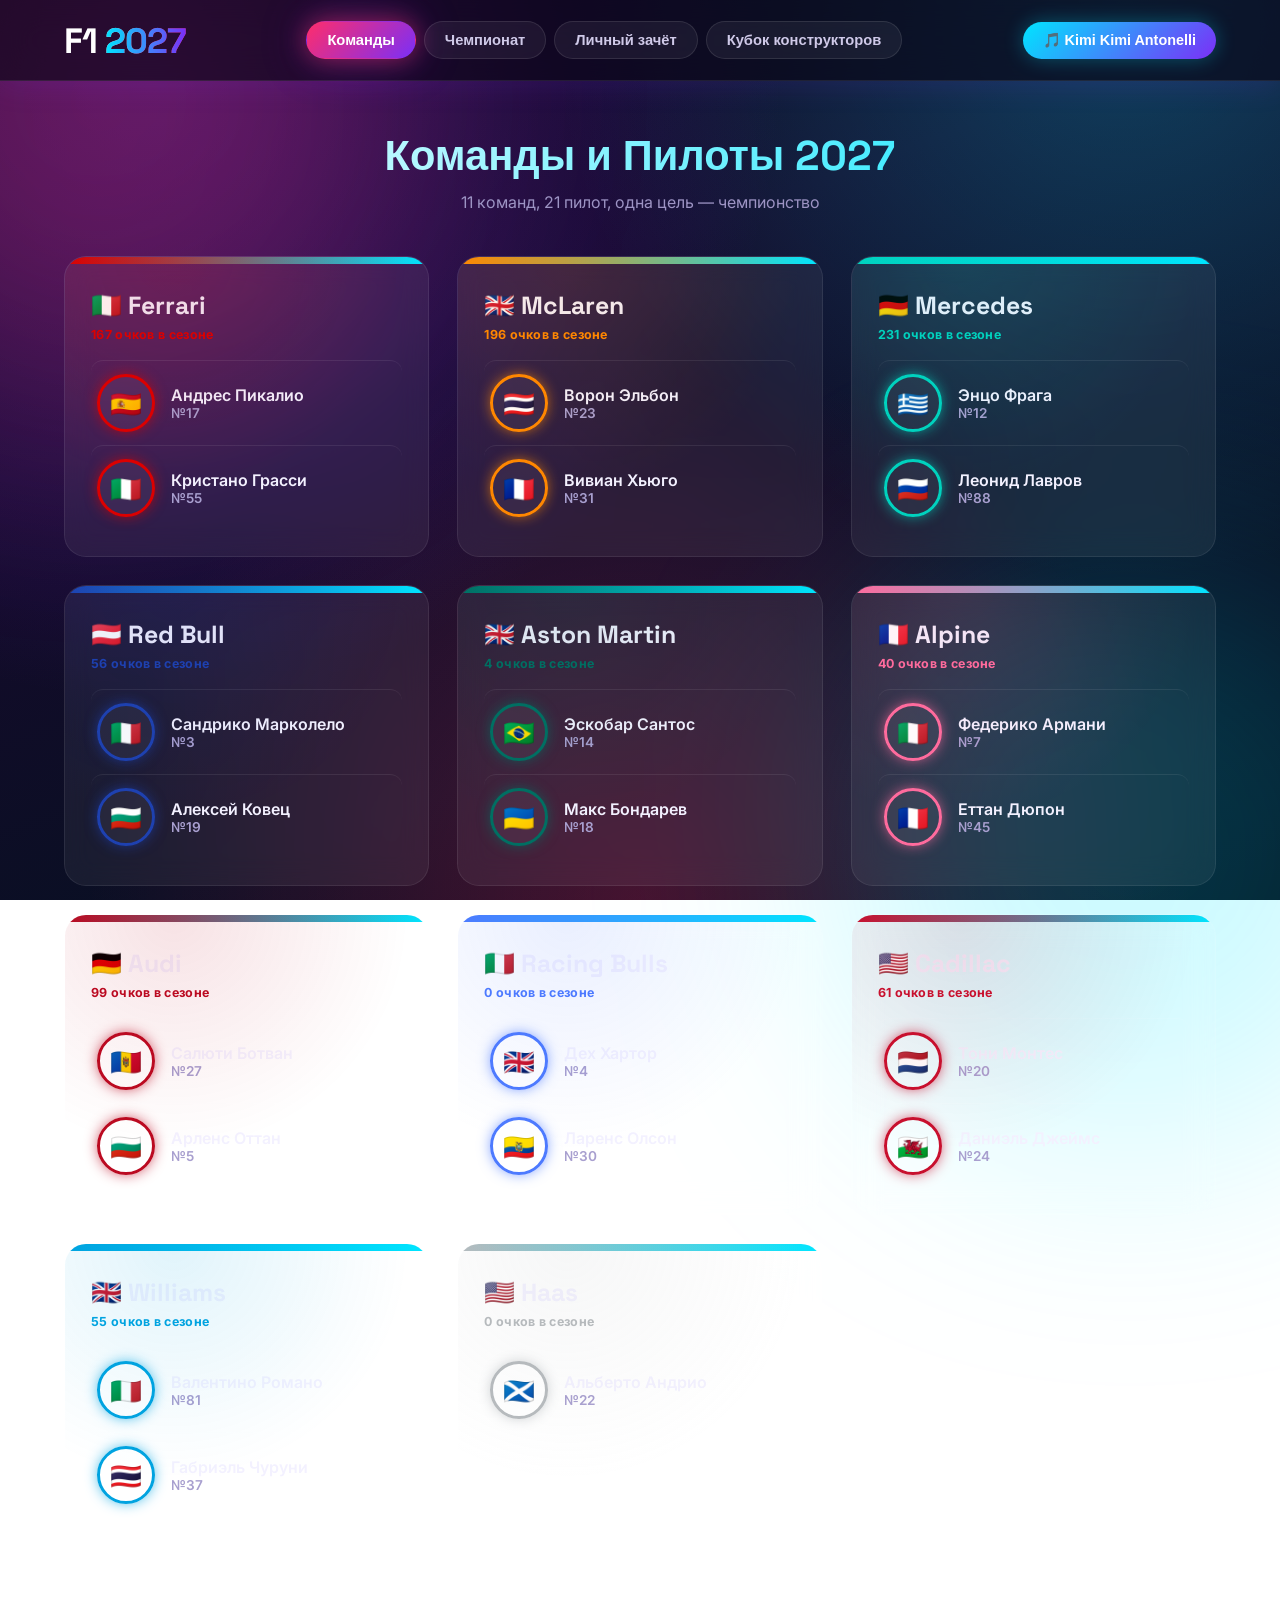
==== commit cf9380cf: "Update index.html" ====
--- a/index.html
+++ b/index.html
@@ -1,237 +1,716 @@
 <!DOCTYPE html>
 <html lang="ru">
 <head>
-    <meta charset="UTF-8">
-    <meta name="viewport" content="width=device-width, initial-scale=1.0">
-    <title>F1 2027 • Сезон</title>
-    <link href="https://fonts.googleapis.com/css2?family=Inter:wght@400;500;600;700&family=Space+Grotesk:wght@600;700&display=swap" rel="stylesheet">
-    <style>
-        :root { --red: #e10600; --accent: #ff3366; }
-        * { margin:0; padding:0; box-sizing:border-box; }
-        body {
-            background: linear-gradient(135deg, #0a0a0a 0%, #1a1a2e 50%, #0f1629 100%);
-            color: #eee;
-            font-family: 'Inter', sans-serif;
-        }
-        header {
-            background: rgba(10,10,10,0.97);
-            backdrop-filter: blur(12px);
-            border-bottom: 5px solid var(--red);
-            padding: 1rem 5%;
-            display: flex;
-            justify-content: space-between;
-            align-items: center;
-            flex-wrap: wrap;
-            gap: 15px;
-            position: sticky;
-            top: 0;
-            z-index: 100;
-        }
-        .logo { font-family: 'Space Grotesk', sans-serif; font-size: 2.7rem; font-weight: 700; letter-spacing: -2px; }
-        .logo span { color: var(--red); }
-
-        .nav button {
-            padding: 10px 22px;
-            background: #1f1f1f;
-            border: none;
-            color: #ddd;
-            border-radius: 50px;
-            font-weight: 600;
-            cursor: pointer;
-            transition: all 0.3s;
-        }
-        .nav button.active { background: var(--red); color: white; box-shadow: 0 0 20px rgba(225,6,0,0.5); }
-
-        .music-controls button {
-            background: var(--accent);
-            color: white;
-            border: none;
-            padding: 10px 20px;
-            border-radius: 30px;
-            font-weight: 600;
-            cursor: pointer;
-        }
-
-        .container { max-width: 1350px; margin: 0 auto; padding: 40px 5%; }
-
-        .tab-content { display: none; }
-        .tab-content.active { display: block; }
-
-        .grid {
-            display: grid;
-            grid-template-columns: repeat(auto-fill, minmax(340px, 1fr));
-            gap: 26px;
-        }
-        .team-card {
-            background: rgba(255,255,255,0.07);
-            border-radius: 20px;
-            overflow: hidden;
-            border: 1px solid rgba(225,6,0,0.25);
-            transition: all 0.4s;
-        }
-        .team-card:hover { transform: translateY(-12px); box-shadow: 0 25px 50px rgba(225,6,0,0.3); }
-
-        .team-header { height: 9px; background: linear-gradient(90deg, var(--team-color), var(--accent)); }
-        .team-body { padding: 24px; }
-        .team-name { font-size: 1.7rem; font-weight: 700; margin-bottom: 20px; }
-        .pilot {
-            display: flex;
-            align-items: center;
-            gap: 16px;
-            padding: 14px 0;
-            border-top: 1px solid rgba(255,255,255,0.1);
-        }
-        .pilot-photo {
-            width: 64px; height: 64px; border-radius: 50%;
-            display: flex; align-items: center; justify-content: center;
-            font-size: 1.8rem; border: 3px solid var(--team-color);
-        }
-
-        .race {
-            background: rgba(255,255,255,0.06);
-            padding: 24px;
-            border-radius: 18px;
-            margin-bottom: 30px;
-            border-left: 6px solid var(--red);
-        }
-        .race h3 { margin-bottom: 18px; font-size: 1.4rem; }
-        .pos {
-            padding: 12px 16px;
-            background: rgba(255,255,255,0.08);
-            border-radius: 12px;
-            margin-bottom: 8px;
-        }
-        .gold { border-left: 5px solid #ffd700; }
-        .silver { border-left: 5px solid #c0c0c0; }
-        .bronze { border-left: 5px solid #cd7f32; }
-    </style>
+<meta charset="UTF-8">
+<meta name="viewport" content="width=device-width, initial-scale=1.0">
+<title>F1 2027 • Сезон</title>
+<link href="https://fonts.googleapis.com/css2?family=Inter:wght@400;500;600;700;800&family=Space+Grotesk:wght@500;600;700;800&display=swap" rel="stylesheet">
+<style>
+:root{
+    --red:#ff2d6b;
+    --accent:#7b2ff7;
+    --accent2:#00e5ff;
+    --gold:#ffd166;
+    --silver:#cfd8e3;
+    --bronze:#e8985e;
+    --glass: rgba(255,255,255,0.06);
+    --glass-strong: rgba(255,255,255,0.1);
+}
+*{margin:0;padding:0;box-sizing:border-box;}
+html{scroll-behavior:smooth;}
+body{
+    min-height:100vh;
+    font-family:'Inter',sans-serif;
+    color:#f3f1ff;
+    background:
+        radial-gradient(circle at 12% 8%, rgba(123,47,247,0.35), transparent 45%),
+        radial-gradient(circle at 88% 0%, rgba(0,229,255,0.25), transparent 40%),
+        radial-gradient(circle at 50% 100%, rgba(255,45,107,0.25), transparent 50%),
+        linear-gradient(160deg, #0b0518 0%, #150a2b 35%, #0a0f24 70%, #060512 100%);
+    background-attachment:fixed;
+    overflow-x:hidden;
+    position:relative;
+}
+body::before, body::after{
+    content:"";
+    position:fixed;
+    width:600px;height:600px;
+    border-radius:50%;
+    filter:blur(120px);
+    z-index:0;
+    pointer-events:none;
+}
+body::before{
+    background:rgba(255,45,107,0.25);
+    top:-200px; left:-200px;
+    animation:float1 18s ease-in-out infinite;
+}
+body::after{
+    background:rgba(0,229,255,0.2);
+    bottom:-250px; right:-150px;
+    animation:float2 22s ease-in-out infinite;
+}
+@keyframes float1{0%,100%{transform:translate(0,0);}50%{transform:translate(80px,60px);}}
+@keyframes float2{0%,100%{transform:translate(0,0);}50%{transform:translate(-60px,-80px);}}
+
+header{
+    background:rgba(10,6,22,0.65);
+    backdrop-filter:blur(18px);
+    -webkit-backdrop-filter:blur(18px);
+    border-bottom:1px solid rgba(255,255,255,0.08);
+    box-shadow:0 4px 30px rgba(123,47,247,0.15);
+    padding:1.1rem 5%;
+    display:flex;
+    justify-content:space-between;
+    align-items:center;
+    flex-wrap:wrap;
+    gap:16px;
+    position:sticky;
+    top:0;
+    z-index:100;
+}
+.logo{
+    font-family:'Space Grotesk', sans-serif;
+    font-size:2.2rem;
+    font-weight:800;
+    letter-spacing:-1px;
+    background:linear-gradient(90deg,#fff 30%, var(--red) 70%);
+    -webkit-background-clip:text;
+    background-clip:text;
+    -webkit-text-fill-color:transparent;
+}
+.logo span{
+    background:linear-gradient(90deg, var(--accent2), var(--accent));
+    -webkit-background-clip:text;
+    background-clip:text;
+    -webkit-text-fill-color:transparent;
+}
+
+.nav{display:flex;gap:8px;flex-wrap:wrap;}
+.nav button{
+    padding:10px 20px;
+    background:var(--glass);
+    border:1px solid rgba(255,255,255,0.1);
+    color:#cfc9e8;
+    border-radius:50px;
+    font-weight:600;
+    font-size:0.92rem;
+    cursor:pointer;
+    transition:all 0.3s;
+    white-space:nowrap;
+}
+.nav button:hover{
+    border-color:rgba(255,255,255,0.3);
+    color:#fff;
+    transform:translateY(-2px);
+}
+.nav button.active{
+    background:linear-gradient(135deg, var(--red), var(--accent));
+    color:white;
+    border-color:transparent;
+    box-shadow:0 0 25px rgba(255,45,107,0.5), 0 0 50px rgba(123,47,247,0.3);
+}
+
+.music-controls button{
+    background:linear-gradient(135deg, var(--accent2), var(--accent));
+    color:white;
+    border:none;
+    padding:10px 20px;
+    border-radius:30px;
+    font-weight:600;
+    font-size:0.9rem;
+    cursor:pointer;
+    box-shadow:0 0 20px rgba(0,229,255,0.3);
+    transition:all 0.3s;
+}
+.music-controls button:hover{transform:scale(1.05); box-shadow:0 0 30px rgba(0,229,255,0.5);}
+.music-controls button.playing{animation:pulseGlow 1.6s ease-in-out infinite;}
+@keyframes pulseGlow{
+    0%,100%{box-shadow:0 0 20px rgba(0,229,255,0.4);}
+    50%{box-shadow:0 0 35px rgba(123,47,247,0.6);}
+}
+
+.container{max-width:1350px; margin:0 auto; padding:48px 5% 80px; position:relative; z-index:1;}
+
+.tab-content{display:none; animation:fadeIn 0.5s ease;}
+.tab-content.active{display:block;}
+@keyframes fadeIn{from{opacity:0; transform:translateY(12px);} to{opacity:1; transform:translateY(0);}}
+
+.page-title{
+    text-align:center;
+    font-family:'Space Grotesk', sans-serif;
+    font-size:2.6rem;
+    font-weight:700;
+    margin-bottom:10px;
+    background:linear-gradient(90deg,#fff, var(--accent2));
+    -webkit-background-clip:text;
+    background-clip:text;
+    -webkit-text-fill-color:transparent;
+}
+.page-subtitle{
+    text-align:center;
+    color:#9d94c4;
+    font-size:1rem;
+    margin-bottom:44px;
+}
+
+/* ===== TEAMS ===== */
+.grid{
+    display:grid;
+    grid-template-columns:repeat(auto-fill, minmax(340px, 1fr));
+    gap:28px;
+}
+.team-card{
+    background:var(--glass);
+    backdrop-filter:blur(14px);
+    -webkit-backdrop-filter:blur(14px);
+    border-radius:22px;
+    overflow:hidden;
+    border:1px solid rgba(255,255,255,0.08);
+    transition:all 0.4s cubic-bezier(.2,.8,.2,1);
+    position:relative;
+}
+.team-card::before{
+    content:"";
+    position:absolute;
+    inset:0;
+    background:radial-gradient(circle at 30% 0%, var(--team-color), transparent 60%);
+    opacity:0.12;
+    pointer-events:none;
+}
+.team-card:hover{
+    transform:translateY(-10px) scale(1.015);
+    border-color:rgba(255,255,255,0.2);
+    box-shadow:0 30px 60px -10px rgba(0,0,0,0.5), 0 0 40px -5px var(--team-color);
+}
+.team-header{height:7px; background:linear-gradient(90deg, var(--team-color), var(--accent2));}
+.team-body{padding:26px;}
+.team-name{
+    font-family:'Space Grotesk', sans-serif;
+    font-size:1.55rem;
+    font-weight:700;
+    margin-bottom:6px;
+    display:flex;
+    align-items:center;
+    gap:10px;
+}
+.team-points{
+    font-size:0.78rem;
+    color:var(--team-color);
+    font-weight:700;
+    margin-bottom:18px;
+    letter-spacing:0.3px;
+}
+.pilot{
+    display:flex;
+    align-items:center;
+    gap:16px;
+    padding:13px 6px;
+    border-top:1px solid rgba(255,255,255,0.08);
+    border-radius:12px;
+    transition:background 0.25s;
+}
+.pilot:hover{background:rgba(255,255,255,0.04);}
+.pilot-photo{
+    width:58px; height:58px; border-radius:50%;
+    display:flex; align-items:center; justify-content:center;
+    font-size:1.6rem;
+    border:3px solid var(--team-color);
+    background:rgba(255,255,255,0.05);
+    flex-shrink:0;
+    box-shadow:0 0 15px -3px var(--team-color);
+}
+.pilot-name{font-weight:600; font-size:1rem;}
+.pilot-num{color:#a89fcf; font-size:0.85rem; font-weight:600;}
+
+/* ===== CHAMPIONSHIP / RACES ===== */
+.race{
+    background:var(--glass);
+    backdrop-filter:blur(14px);
+    -webkit-backdrop-filter:blur(14px);
+    padding:26px 28px;
+    border-radius:20px;
+    margin-bottom:26px;
+    border:1px solid rgba(255,255,255,0.08);
+    border-left:5px solid var(--red);
+    transition:transform 0.3s;
+}
+.race:hover{transform:translateX(4px);}
+.race h3{
+    margin-bottom:18px;
+    font-size:1.35rem;
+    font-family:'Space Grotesk', sans-serif;
+    font-weight:600;
+}
+.pos{
+    padding:13px 18px;
+    background:rgba(255,255,255,0.05);
+    border-radius:14px;
+    margin-bottom:9px;
+    font-weight:500;
+    display:flex;
+    align-items:center;
+    gap:10px;
+    transition:transform 0.2s;
+}
+.pos:hover{transform:translateX(6px);}
+.gold{border-left:4px solid var(--gold); box-shadow:inset 0 0 25px -10px var(--gold);}
+.silver{border-left:4px solid var(--silver); box-shadow:inset 0 0 25px -10px var(--silver);}
+.bronze{border-left:4px solid var(--bronze); box-shadow:inset 0 0 25px -10px var(--bronze);}
+
+.other-pos{
+    background:rgba(255,255,255,0.03);
+    color:#b7aedd;
+    font-size:0.92rem;
+    padding:10px 18px;
+}
+.pos-num{
+    display:inline-block;
+    width:22px;
+    color:#7a71a0;
+    font-weight:700;
+    font-size:0.82rem;
+}
+.podium-toggle{
+    display:block;
+    margin:6px auto 0;
+    background:var(--glass);
+    border:1px solid rgba(255,255,255,0.12);
+    color:#cfc9e8;
+    padding:8px 18px;
+    border-radius:30px;
+    font-size:0.78rem;
+    font-weight:600;
+    cursor:pointer;
+    transition:all 0.25s;
+}
+.podium-toggle:hover{
+    background:linear-gradient(135deg, var(--red), var(--accent));
+    color:#fff;
+    border-color:transparent;
+}
+.podium .other-pos{display:none;}
+.podium.expanded .other-pos{display:flex; align-items:center; gap:6px;}
+
+/* ===== STANDINGS TABLES (Личный зачёт / Кубок конструкторов) ===== */
+.standings-wrap{
+    background:var(--glass);
+    backdrop-filter:blur(14px);
+    -webkit-backdrop-filter:blur(14px);
+    border-radius:24px;
+    border:1px solid rgba(255,255,255,0.08);
+    overflow:hidden;
+    margin-bottom:40px;
+}
+table.standings{
+    width:100%;
+    border-collapse:collapse;
+}
+table.standings thead th{
+    text-align:left;
+    padding:18px 22px;
+    font-size:0.72rem;
+    text-transform:uppercase;
+    letter-spacing:0.08em;
+    color:#9d94c4;
+    border-bottom:1px solid rgba(255,255,255,0.1);
+    font-weight:700;
+    background:rgba(255,255,255,0.03);
+}
+table.standings tbody tr{
+    border-bottom:1px solid rgba(255,255,255,0.05);
+    transition:background 0.25s;
+}
+table.standings tbody tr:last-child{border-bottom:none;}
+table.standings tbody tr:hover{background:rgba(255,255,255,0.05);}
+table.standings td{padding:16px 22px; font-size:0.98rem;}
+.rank-cell{
+    font-family:'Space Grotesk', sans-serif;
+    font-weight:800;
+    font-size:1.1rem;
+    width:50px;
+    text-align:center;
+}
+tr.rank-1 .rank-cell{color:var(--gold); text-shadow:0 0 12px rgba(255,209,102,0.6);}
+tr.rank-2 .rank-cell{color:var(--silver); text-shadow:0 0 12px rgba(207,216,227,0.6);}
+tr.rank-3 .rank-cell{color:var(--bronze); text-shadow:0 0 12px rgba(232,152,94,0.6);}
+
+.driver-cell{display:flex; align-items:center; gap:12px; font-weight:600;}
+.driver-flag{font-size:1.1rem;}
+.driver-team-dot{
+    width:10px; height:10px; border-radius:50%;
+    box-shadow:0 0 8px 1px currentColor;
+    flex-shrink:0;
+}
+.team-name-sub{color:#9d94c4; font-size:0.78rem; font-weight:500; margin-top:2px;}
+
+.pts-cell{
+    font-weight:800;
+    font-size:1.05rem;
+    text-align:right;
+    color:#fff;
+}
+.pts-bar-wrap{
+    margin-top:6px;
+    width:100%;
+    max-width:160px;
+    height:6px;
+    background:rgba(255,255,255,0.08);
+    border-radius:6px;
+    overflow:hidden;
+}
+.pts-bar-fill{
+    height:100%;
+    border-radius:6px;
+    background:linear-gradient(90deg, var(--red), var(--accent2));
+}
+.wins-cell{color:#9d94c4; font-size:0.85rem; text-align:center;}
+.podiums-cell{color:#9d94c4; font-size:0.85rem; text-align:center;}
+
+.legend-note{
+    text-align:center;
+    color:#7a71a0;
+    font-size:0.82rem;
+    margin-top:-18px;
+    margin-bottom:38px;
+}
+
+@media(max-width:768px){
+    .container{padding:32px 4% 60px;}
+    .page-title{font-size:1.9rem;}
+    table.standings td, table.standings thead th{padding:12px 12px; font-size:0.85rem;}
+    .driver-team-dot{display:none;}
+    .pts-bar-wrap{display:none;}
+    .logo{font-size:1.6rem;}
+    .nav button{padding:8px 14px; font-size:0.82rem;}
+}
+</style>
 </head>
 <body>
 
-    <header>
-        <div class="logo">F1 <span>2027</span></div>
-        <div class="nav">
-            <button class="active" onclick="switchTab(0)">Команды</button>
-            <button onclick="switchTab(1)">Чемпионат</button>
+<header>
+    <div class="logo">F1 <span>2027</span></div>
+    <div class="nav">
+        <button class="active" onclick="switchTab(0)">Команды</button>
+        <button onclick="switchTab(1)">Чемпионат</button>
+        <button onclick="switchTab(2)">Личный зачёт</button>
+        <button onclick="switchTab(3)">Кубок конструкторов</button>
+    </div>
+    <div class="music-controls">
+        <button id="musicBtn" onclick="toggleMusic()">🎵 Kimi Kimi Antonelli</button>
+    </div>
+</header>
+
+<div class="container">
+
+    <div id="tab0" class="tab-content active">
+        <div class="page-title">Команды и Пилоты 2027</div>
+        <div class="page-subtitle">11 команд, 21 пилот, одна цель — чемпионство</div>
+        <div class="grid" id="teamsGrid"></div>
+    </div>
+
+    <div id="tab1" class="tab-content">
+        <div class="page-title">Результаты Сезона 2027</div>
+        <div class="page-subtitle">Полные финишные протоколы всех прошедших Гран-при</div>
+        <div id="championship"></div>
+    </div>
+
+    <div id="tab2" class="tab-content">
+        <div class="page-title">Личный зачёт пилотов</div>
+        <div class="page-subtitle">Очки начислены по результатам всех Гран-при сезона</div>
+        <div class="standings-wrap">
+            <table class="standings">
+                <thead>
+                    <tr>
+                        <th>#</th>
+                        <th>Пилот</th>
+                        <th style="text-align:center;">Победы</th>
+                        <th style="text-align:center;">Подиумы</th>
+                        <th style="text-align:right;">Очки</th>
+                    </tr>
+                </thead>
+                <tbody id="driversStandingsBody"></tbody>
+            </table>
         </div>
-        <div class="music-controls">
-            <button onclick="toggleMusic()">🎵 Kimi Kimi Antonelli</button>
+        <div class="legend-note">Очки: 25-18-15-12-10-8-6-4-2-1 за места с 1 по 10 (полная система очков F1)</div>
+    </div>
+
+    <div id="tab3" class="tab-content">
+        <div class="page-title">Кубок конструкторов</div>
+        <div class="page-subtitle">Суммарные очки команд по результатам пилотов</div>
+        <div class="standings-wrap">
+            <table class="standings">
+                <thead>
+                    <tr>
+                        <th>#</th>
+                        <th>Команда</th>
+                        <th style="text-align:center;">Победы</th>
+                        <th style="text-align:center;">Подиумы</th>
+                        <th style="text-align:right;">Очки</th>
+                    </tr>
+                </thead>
+                <tbody id="constructorsStandingsBody"></tbody>
+            </table>
         </div>
-    </header>
-
-    <div class="container">
-        <div id="tab0" class="tab-content active">
-            <h2 style="text-align:center; font-size:2.6rem; margin-bottom:40px;">Команды и Пилоты 2027</h2>
-            <div class="grid" id="teamsGrid"></div>
-        </div>
-
-        <div id="tab1" class="tab-content">
-            <h2 style="text-align:center; font-size:2.6rem; margin-bottom:40px;">Результаты Сезона 2027</h2>
-            <div id="championship"></div>
-        </div>
+        <div class="legend-note">Очки команды = сумма очков обоих пилотов на каждом Гран-при</div>
     </div>
 
-    <script>
-        const teams = [
-            {name:"Ferrari", color:"#dc0000", flag:"🇮🇹", pilots:[{name:"Андрес Пикалио", num:17, flag:"🇪🇸"},{name:"Кристано Грасси", num:55, flag:"🇮🇹"}]},
-            {name:"McLaren", color:"#ff8700", flag:"🇬🇧", pilots:[{name:"Ворон Эльбон", num:23, flag:"🇹🇭"},{name:"Вивиан Хьюго", num:31, flag:"🇫🇷"}]},
-            {name:"Mercedes", color:"#00d2be", flag:"🇩🇪", pilots:[{name:"Энцо Фрага", num:12, flag:"🇬🇷"},{name:"Леонид Лавров", num:88, flag:"🇷🇺"}]},
-            {name:"Red Bull", color:"#1e41b0", flag:"🇦🇹", pilots:[{name:"Сандрико Марколело", num:3, flag:"🇮🇹"},{name:"Алексей Ковец", num:19, flag:"🇧🇬"}]},
-            {name:"Aston Martin", color:"#006f62", flag:"🇬🇧", pilots:[{name:"Эскобар Сантос", num:14, flag:"🇧🇷"},{name:"Макс Бондарев", num:18, flag:"🇺🇦"}]},
-            {name:"Alpine", color:"#ff6b9d", flag:"🇫🇷", pilots:[{name:"Федерико Армани", num:7, flag:"🇮🇹"},{name:"Еттан Дюпон", num:45, flag:"🇫🇷"}]},
-            {name:"Audi", color:"#bb0a21", flag:"🇩🇪", pilots:[{name:"Салюти Ботван", num:27, flag:"🇲🇩"},{name:"Арленс Оттан", num:5, flag:"🇧🇬"}]},
-            {name:"Racing Bulls", color:"#4d7aff", flag:"🇮🇹", pilots:[{name:"Дех Хартор", num:4, flag:"🇬🇧"},{name:"Ларенс Олсон", num:30, flag:"🇪🇨"}]},
-            {name:"Cadillac", color:"#c8102e", flag:"🇺🇸", pilots:[{name:"Тони Монтес", num:20, flag:"🇳🇱"},{name:"Даниэль Джеймс", num:24, flag:"🏴󠁧󠁢󠁷󠁬󠁳󠁿"}]},
-            {name:"Williams", color:"#00a3e0", flag:"🇬🇧", pilots:[{name:"Валентино Романо", num:81, flag:"🇮🇹"},{name:"Габриэль Чуруни", num:37, flag:"🇹🇭"}]},
-            {name:"Haas", color:"#b6babd", flag:"🇺🇸", pilots:[{name:"Альберто Андрио", num:22, flag:"🏴󠁧󠁢󠁳󠁣󠁴󠁿"}]}
-        ];
-
-        function renderTeams() {
-            const grid = document.getElementById('teamsGrid');
-            grid.innerHTML = '';
-            teams.forEach(team => {
-                let html = `<div class="team-card" style="--team-color:${team.color}">
-                    <div class="team-header"></div>
-                    <div class="team-body">
-                        <div class="team-name">${team.flag} ${team.name}</div>`;
-                team.pilots.forEach(p => {
-                    html += `<div class="pilot">
-                        <div class="pilot-photo">${p.flag}</div>
-                        <div>
-                            <div class="pilot-name">${p.name}</div>
-                            <div>№${p.num}</div>
-                        </div>
-                    </div>`;
-                });
-                html += `</div></div>`;
-                grid.innerHTML += html;
-            });
+</div>
+
+<script>
+const teams = [
+    {name:"Ferrari", color:"#dc0000", flag:"🇮🇹", pilots:[{name:"Андрес Пикалио", num:17, flag:"🇪🇸"},{name:"Кристано Грасси", num:55, flag:"🇮🇹"}]},
+    {name:"McLaren", color:"#ff8700", flag:"🇬🇧", pilots:[{name:"Ворон Эльбон", num:23, flag:"🇹🇭"},{name:"Вивиан Хьюго", num:31, flag:"🇫🇷"}]},
+    {name:"Mercedes", color:"#00d2be", flag:"🇩🇪", pilots:[{name:"Энцо Фрага", num:12, flag:"🇬🇷"},{name:"Леонид Лавров", num:88, flag:"🇷🇺"}]},
+    {name:"Red Bull", color:"#1e41b0", flag:"🇦🇹", pilots:[{name:"Сандрико Марколело", num:3, flag:"🇮🇹"},{name:"Алексей Ковец", num:19, flag:"🇧🇬"}]},
+    {name:"Aston Martin", color:"#006f62", flag:"🇬🇧", pilots:[{name:"Эскобар Сантос", num:14, flag:"🇧🇷"},{name:"Макс Бондарев", num:18, flag:"🇺🇦"}]},
+    {name:"Alpine", color:"#ff6b9d", flag:"🇫🇷", pilots:[{name:"Федерико Армани", num:7, flag:"🇮🇹"},{name:"Еттан Дюпон", num:45, flag:"🇫🇷"}]},
+    {name:"Audi", color:"#bb0a21", flag:"🇩🇪", pilots:[{name:"Салюти Ботван", num:27, flag:"🇲🇩"},{name:"Арленс Оттан", num:5, flag:"🇧🇬"}]},
+    {name:"Racing Bulls", color:"#4d7aff", flag:"🇮🇹", pilots:[{name:"Дех Хартор", num:4, flag:"🇬🇧"},{name:"Ларенс Олсон", num:30, flag:"🇪🇨"}]},
+    {name:"Cadillac", color:"#c8102e", flag:"🇺🇸", pilots:[{name:"Тони Монтес", num:20, flag:"🇳🇱"},{name:"Даниэль Джеймс", num:24, flag:"🏴󠁧󠁢󠁷󠁬󠁳󠁿"}]},
+    {name:"Williams", color:"#00a3e0", flag:"🇬🇧", pilots:[{name:"Валентино Романо", num:81, flag:"🇮🇹"},{name:"Габриэль Чуруни", num:37, flag:"🇹🇭"}]},
+    {name:"Haas", color:"#b6babd", flag:"🇺🇸", pilots:[{name:"Альберто Андрио", num:22, flag:"🏴󠁧󠁢󠁳󠁣󠁴󠁿"}]}
+];
+
+const pilotInfo = {};
+teams.forEach(team => {
+    team.pilots.forEach(p => {
+        pilotInfo[p.name] = {team: team.name, color: team.color, flag: p.flag, num: p.num};
+    });
+});
+
+function renderTeams() {
+    const grid = document.getElementById('teamsGrid');
+    grid.innerHTML = '';
+    teams.forEach(team => {
+        let html = `<div class="team-card" style="--team-color:${team.color}">
+            <div class="team-header"></div>
+            <div class="team-body">
+                <div class="team-name">${team.flag} ${team.name}</div>
+                <div class="team-points">${constructorsPointsMap[team.name] || 0} очков в сезоне</div>`;
+        team.pilots.forEach(p => {
+            html += `<div class="pilot">
+                <div class="pilot-photo">${p.flag}</div>
+                <div>
+                    <div class="pilot-name">${p.name}</div>
+                    <div class="pilot-num">№${p.num}</div>
+                </div>
+            </div>`;
+        });
+        html += `</div></div>`;
+        grid.innerHTML += html;
+    });
+}
+
+const races = [
+    {flag:"🇨🇦", name:"Гран-при Канады", results:[
+        "Габриэль Чуруни","Ворон Эльбон","Арленс Оттан","Энцо Фрага","Даниэль Джеймс",
+        "Кристано Грасси","Леонид Лавров","Вивиан Хьюго","Алексей Ковец","Валентино Романо",
+        "Андрес Пикалио","Эскобар Сантос","Федерико Армани","Салюти Ботван","Еттан Дюпон",
+        "Сандрико Марколело","Макс Бондарев","Альберто Андрио","Дех Хартор","Ларенс Олсон"
+    ]},
+    {flag:"🇪🇸", name:"Гран-при Испании", results:[
+        "Андрес Пикалио","Энцо Фрага","Ворон Эльбон","Алексей Ковец","Федерико Армани",
+        "Леонид Лавров","Вивиан Хьюго","Кристано Грасси","Арленс Оттан","Эскобар Сантос",
+        "Валентино Романо","Габриэль Чуруни","Даниэль Джеймс","Сандрико Марколело","Салюти Ботван",
+        "Еттан Дюпон","Макс Бондарев","Дех Хартор","Ларенс Олсон","Альберто Андрио"
+    ]},
+    {flag:"🇲🇨", name:"Гран-при Монако", results:[
+        "Даниэль Джеймс","Вивиан Хьюго","Энцо Фрага","Леонид Лавров","Арленс Оттан",
+        "Андрес Пикалио","Габриэль Чуруни","Алексей Ковец","Федерико Армани","Кристано Грасси",
+        "Валентино Романо","Эскобар Сантос","Ворон Эльбон","Салюти Ботван","Еттан Дюпон",
+        "Макс Бондарев","Сандрико Марколело","Дех Хартор","Альберто Андрио","Ларенс Олсон"
+    ]},
+    {flag:"🇺🇸", name:"Гран-при Майами", results:[
+        "Арленс Оттан","Ворон Эльбон","Леонид Лавров","Энцо Фрага","Даниэль Джеймс",
+        "Вивиан Хьюго","Андрес Пикалио","Алексей Ковец","Габриэль Чуруни","Эскобар Сантос",
+        "Кристано Грасси","Федерико Армани","Сандрико Марколело","Салюти Ботван","Макс Бондарев",
+        "Валентино Романо","Еттан Дюпон","Дех Хартор","Альберто Андрио","Ларенс Олсон"
+    ]},
+    {flag:"🇮🇹", name:"Гран-при Эмилии-Романьи", results:[
+        "Кристано Грасси","Андрес Пикалио","Энцо Фрага","Вивиан Хьюго","Леонид Лавров",
+        "Алексей Ковец","Валентино Романо","Ворон Эльбон","Арленс Оттан","Федерико Армани",
+        "Эскобар Сантос","Даниэль Джеймс","Салюти Ботван","Габриэль Чуруни","Сандрико Марколело",
+        "Еттан Дюпон","Макс Бондарев","Дех Хартор","Ларенс Олсон","Альберто Андрио"
+    ]},
+    {flag:"🇨🇳", name:"Гран-при Китая", results:[
+        "Вивиан Хьюго","Арленс Оттан","Федерико Армани","Андрес Пикалио","Леонид Лавров",
+        "Даниэль Джеймс","Ворон Эльбон","Алексей Ковец","Энцо Фрага","Габриэль Чуруни",
+        "Кристано Грасси","Салюти Ботван","Эскобар Сантос","Еттан Дюпон","Валентино Романо",
+        "Дех Хартор","Макс Бондарев","Альберто Андрио","Сандрико Марколело","Ларенс Олсон"
+    ]},
+    {flag:"🇯🇵", name:"Гран-при Японии", results:[
+        "Леонид Лавров","Энцо Фрага","Ворон Эльбон","Алексей Ковец","Еттан Дюпон",
+        "Арленс Оттан","Андрес Пикалио","Габриэль Чуруни","Вивиан Хьюго","Даниэль Джеймс",
+        "Кристано Грасси","Эскобар Сантос","Валентино Романо","Федерико Армани","Сандрико Марколело",
+        "Макс Бондарев","Салюти Ботван","Альберто Андрио","Дех Хартор","Ларенс Олсон"
+    ]},
+    {flag:"🇦🇺", name:"Гран-при Австралии", results:[
+        "Андрес Пикалио","Вивиан Хьюго","Арленс Оттан","Энцо Фрага","Габриэль Чуруни",
+        "Кристано Грасси","Даниэль Джеймс","Леонид Лавров","Федерико Армани","Ворон Эльбон",
+        "Алексей Ковец","Салюти Ботван","Еттан Дюпон","Валентино Романо","Эскобар Сантос",
+        "Макс Бондарев","Сандрико Марколело","Дех Хартор","Ларенс Олсон","Альберто Андрио"
+    ]},
+    {flag:"🇧🇭", name:"Гран-при Бахрейна", results:[
+        "Энцо Фрага","Ворон Эльбон","Андрес Пикалио","Леонид Лавров","Алексей Ковец",
+        "Вивиан Хьюго","Кристано Грасси","Арленс Оттан","Эскобар Сантос","Даниэль Джеймс",
+        "Федерико Армани","Сандрико Марколело","Валентино Романо","Габриэль Чуруни","Салюти Ботван",
+        "Макс Бондарев","Еттан Дюпон","Дех Хартор","Ларенс Олсон","Альберто Андрио"
+    ]}
+];
+
+const POINTS_TABLE = [25,18,15,12,10,8,6,4,2,1];
+
+const driverStats = {};
+races.forEach(race => {
+    race.results.forEach((pilotName, idx) => {
+        const position = idx + 1;
+        if (!driverStats[pilotName]) {
+            driverStats[pilotName] = {points:0, wins:0, podiums:0};
         }
-
-        const championshipHTML = `
-            <div class="race"><h3>🇨🇦 Гран-при Канады</h3><div class="podium">
-                <div class="pos gold">🥇 Габриэль Чуруни (Уильямс) ⭐⭐⭐</div>
-                <div class="pos silver">🥈 Ворон Эльбон (Макларен)</div>
-                <div class="pos bronze">🥉 Арленс Оттан (Ауди)</div>
-            </div></div>
-            <div class="race"><h3>🇪🇸 Гран-при Испании</h3><div class="podium">
-                <div class="pos gold">🥇 Андрес Пикалио (Феррари)</div>
-                <div class="pos silver">🥈 Энцо Фрага (Мерседес)</div>
-                <div class="pos bronze">🥉 Ворон Эльбон (Макларен)</div>
-            </div></div>
-            <div class="race"><h3>🇲🇨 Гран-при Монако</h3><div class="podium">
-                <div class="pos gold">🥇 Даниэль Джеймс (Кадилак) ⭐⭐⭐</div>
-                <div class="pos silver">🥈 Вивиан Хьюго (Макларен)</div>
-                <div class="pos bronze">🥉 Энцо Фрага (Мерседес)</div>
-            </div></div>
-            <div class="race"><h3>🇺🇸 Гран-при Майами</h3><div class="podium">
-                <div class="pos gold">🥇 Арленс Оттан (Ауди) ⭐</div>
-                <div class="pos silver">🥈 Ворон Эльбон (Макларен)</div>
-                <div class="pos bronze">🥉 Леонид Лавров (Мерседес)</div>
-            </div></div>
-            <div class="race"><h3>🇮🇹 Гран-при Эмилии-Романьи</h3><div class="podium">
-                <div class="pos gold">🥇 Кристано Грасси (Феррари) ⭐</div>
-                <div class="pos silver">🥈 Андрес Пикалио (Феррари)</div>
-                <div class="pos bronze">🥉 Энцо Фрага (Мерседес)</div>
-            </div></div>
-            <div class="race"><h3>🇨🇳 Гран-при Китая</h3><div class="podium">
-                <div class="pos gold">🥇 Вивиан Хьюго (Макларен)</div>
-                <div class="pos silver">🥈 Арленс Оттан (Ауди) ⭐</div>
-                <div class="pos bronze">🥉 Федерико Армани (Альпин) ⭐</div>
-            </div></div>
-            <div class="race"><h3>🇧🇭 Гран-при Бахрейна</h3><div class="podium">
-                <div class="pos gold">🥇 Энцо Фрага (Мерседес)</div>
-                <div class="pos silver">🥈 Ворон Эльбон (Макларен)</div>
-                <div class="pos bronze">🥉 Андрес Пикалио (Феррари)</div>
-            </div></div>
-            <div class="race"><h3>🇦🇺 Гран-при Австралии</h3><div class="podium">
-                <div class="pos gold">🥇 Андрес Пикалио (Феррари)</div>
-                <div class="pos silver">🥈 Вивиан Хьюго (Макларен)</div>
-                <div class="pos bronze">🥉 Арленс Оттан (Ауди) ⭐</div>
-            </div></div>
-        `;
-
-        let audio = null;
-
-        function toggleMusic() {
-            if (!audio) {
-                audio = new Audio('Maxx_Power_Carte_Blanq_-_Kimi_Antonelli_81266002.mp3');
-                audio.loop = true;
-            }
-            if (audio.paused) audio.play();
-            else audio.pause();
+        const pts = POINTS_TABLE[idx] || 0;
+        driverStats[pilotName].points += pts;
+        if (position <= 3) driverStats[pilotName].podiums += 1;
+        if (position === 1) driverStats[pilotName].wins += 1;
+    });
+});
+
+const constructorStats = {};
+teams.forEach(team => constructorStats[team.name] = {points:0, wins:0, podiums:0});
+Object.keys(driverStats).forEach(pilotName => {
+    const info = pilotInfo[pilotName];
+    if (!info) return;
+    const stats = driverStats[pilotName];
+    constructorStats[info.team].points += stats.points;
+    constructorStats[info.team].wins += stats.wins;
+    constructorStats[info.team].podiums += stats.podiums;
+});
+
+const constructorsPointsMap = {};
+Object.keys(constructorStats).forEach(name => constructorsPointsMap[name] = constructorStats[name].points);
+
+function renderDriversStandings() {
+    const tbody = document.getElementById('driversStandingsBody');
+    const sorted = Object.keys(driverStats)
+        .map(name => ({name, ...driverStats[name], info: pilotInfo[name]}))
+        .sort((a,b) => b.points - a.points);
+
+    const maxPoints = sorted.length ? sorted[0].points : 1;
+
+    tbody.innerHTML = sorted.map((d, i) => {
+        const rank = i + 1;
+        const rankClass = rank <= 3 ? `rank-${rank}` : '';
+        const barWidth = Math.max(6, Math.round((d.points / maxPoints) * 100));
+        const color = d.info ? d.info.color : '#ff2d6b';
+        const flag = d.info ? d.info.flag : '';
+        const teamName = d.info ? d.info.team : '—';
+        return `<tr class="${rankClass}">
+            <td class="rank-cell">${rank}</td>
+            <td>
+                <div class="driver-cell">
+                    <span class="driver-team-dot" style="color:${color}; background:${color};"></span>
+                    <span class="driver-flag">${flag}</span>
+                    <div>
+                        <div>${d.name}</div>
+                        <div class="team-name-sub">${teamName}</div>
+                    </div>
+                </div>
+            </td>
+            <td class="wins-cell">${d.wins}</td>
+            <td class="podiums-cell">${d.podiums}</td>
+            <td class="pts-cell">
+                ${d.points}
+                <div class="pts-bar-wrap"><div class="pts-bar-fill" style="width:${barWidth}%; background:linear-gradient(90deg, ${color}, var(--accent2));"></div></div>
+            </td>
+        </tr>`;
+    }).join('');
+}
+
+function renderConstructorsStandings() {
+    const tbody = document.getElementById('constructorsStandingsBody');
+    const sorted = teams
+        .map(team => ({name:team.name, flag:team.flag, color:team.color, ...constructorStats[team.name]}))
+        .sort((a,b) => b.points - a.points);
+
+    const maxPoints = sorted.length ? Math.max(...sorted.map(t=>t.points), 1) : 1;
+
+    tbody.innerHTML = sorted.map((t, i) => {
+        const rank = i + 1;
+        const rankClass = rank <= 3 ? `rank-${rank}` : '';
+        const barWidth = Math.max(6, Math.round((t.points / maxPoints) * 100));
+        return `<tr class="${rankClass}">
+            <td class="rank-cell">${rank}</td>
+            <td>
+                <div class="driver-cell">
+                    <span class="driver-team-dot" style="color:${t.color}; background:${t.color};"></span>
+                    <span class="driver-flag">${t.flag}</span>
+                    <div>${t.name}</div>
+                </div>
+            </td>
+            <td class="wins-cell">${t.wins}</td>
+            <td class="podiums-cell">${t.podiums}</td>
+            <td class="pts-cell">
+                ${t.points}
+                <div class="pts-bar-wrap"><div class="pts-bar-fill" style="width:${barWidth}%; background:linear-gradient(90deg, ${t.color}, var(--accent2));"></div></div>
+            </td>
+        </tr>`;
+    }).join('');
+}
+
+const championshipHTML = races.map((race, raceIdx) => {
+    const medalClass = {1:'gold', 2:'silver', 3:'bronze'};
+    const medalEmoji = {1:'🥇', 2:'🥈', 3:'🥉'};
+    const rowsHTML = race.results.map((pilotName, idx) => {
+        const position = idx + 1;
+        const info = pilotInfo[pilotName];
+        const teamLabel = info ? ` (${info.team})` : '';
+        if (position <= 3) {
+            return `<div class="pos ${medalClass[position]}">${medalEmoji[position]} ${pilotName}${teamLabel}</div>`;
         }
-
-        function switchTab(n) {
-            document.querySelectorAll('.tab-content').forEach(el => el.classList.remove('active'));
-            document.getElementById('tab' + n).classList.add('active');
-            document.querySelectorAll('.nav button').forEach((btn, i) => btn.classList.toggle('active', i === n));
-        }
-
-        window.onload = () => {
-            renderTeams();
-            document.getElementById('championship').innerHTML = championshipHTML;
-        };
-    </script>
+        return `<div class="pos other-pos"><span class="pos-num">${position}</span> ${pilotName}${teamLabel}</div>`;
+    }).join('');
+    return `<div class="race">
+        <h3>${race.flag} ${race.name}</h3>
+        <div class="podium" id="podium-${raceIdx}">${rowsHTML}</div>
+        <button class="podium-toggle" onclick="toggleProtocol(${raceIdx}, this)">Показать полный протокол (4–20)</button>
+    </div>`;
+}).join('');
+
+function toggleProtocol(idx, btn) {
+    const el = document.getElementById('podium-' + idx);
+    el.classList.toggle('expanded');
+    btn.textContent = el.classList.contains('expanded') ? 'Скрыть полный протокол' : 'Показать полный протокол (4–20)';
+}
+
+let audio = null;
+
+function toggleMusic() {
+    const btn = document.getElementById('musicBtn');
+    if (!audio) {
+        audio = new Audio('Maxx_Power_Carte_Blanq_-_Kimi_Antonelli_81266002.mp3');
+        audio.loop = true;
+    }
+    if (audio.paused) {
+        audio.play();
+        btn.classList.add('playing');
+    } else {
+        audio.pause();
+        btn.classList.remove('playing');
+    }
+}
+
+function switchTab(n) {
+    document.querySelectorAll('.tab-content').forEach(el => el.classList.remove('active'));
+    document.getElementById('tab' + n).classList.add('active');
+    document.querySelectorAll('.nav button').forEach((btn, i) => btn.classList.toggle('active', i === n));
+}
+
+window.onload = () => {
+    renderTeams();
+    document.getElementById('championship').innerHTML = championshipHTML;
+    renderDriversStandings();
+    renderConstructorsStandings();
+};
+</script>
 </body>
 </html>
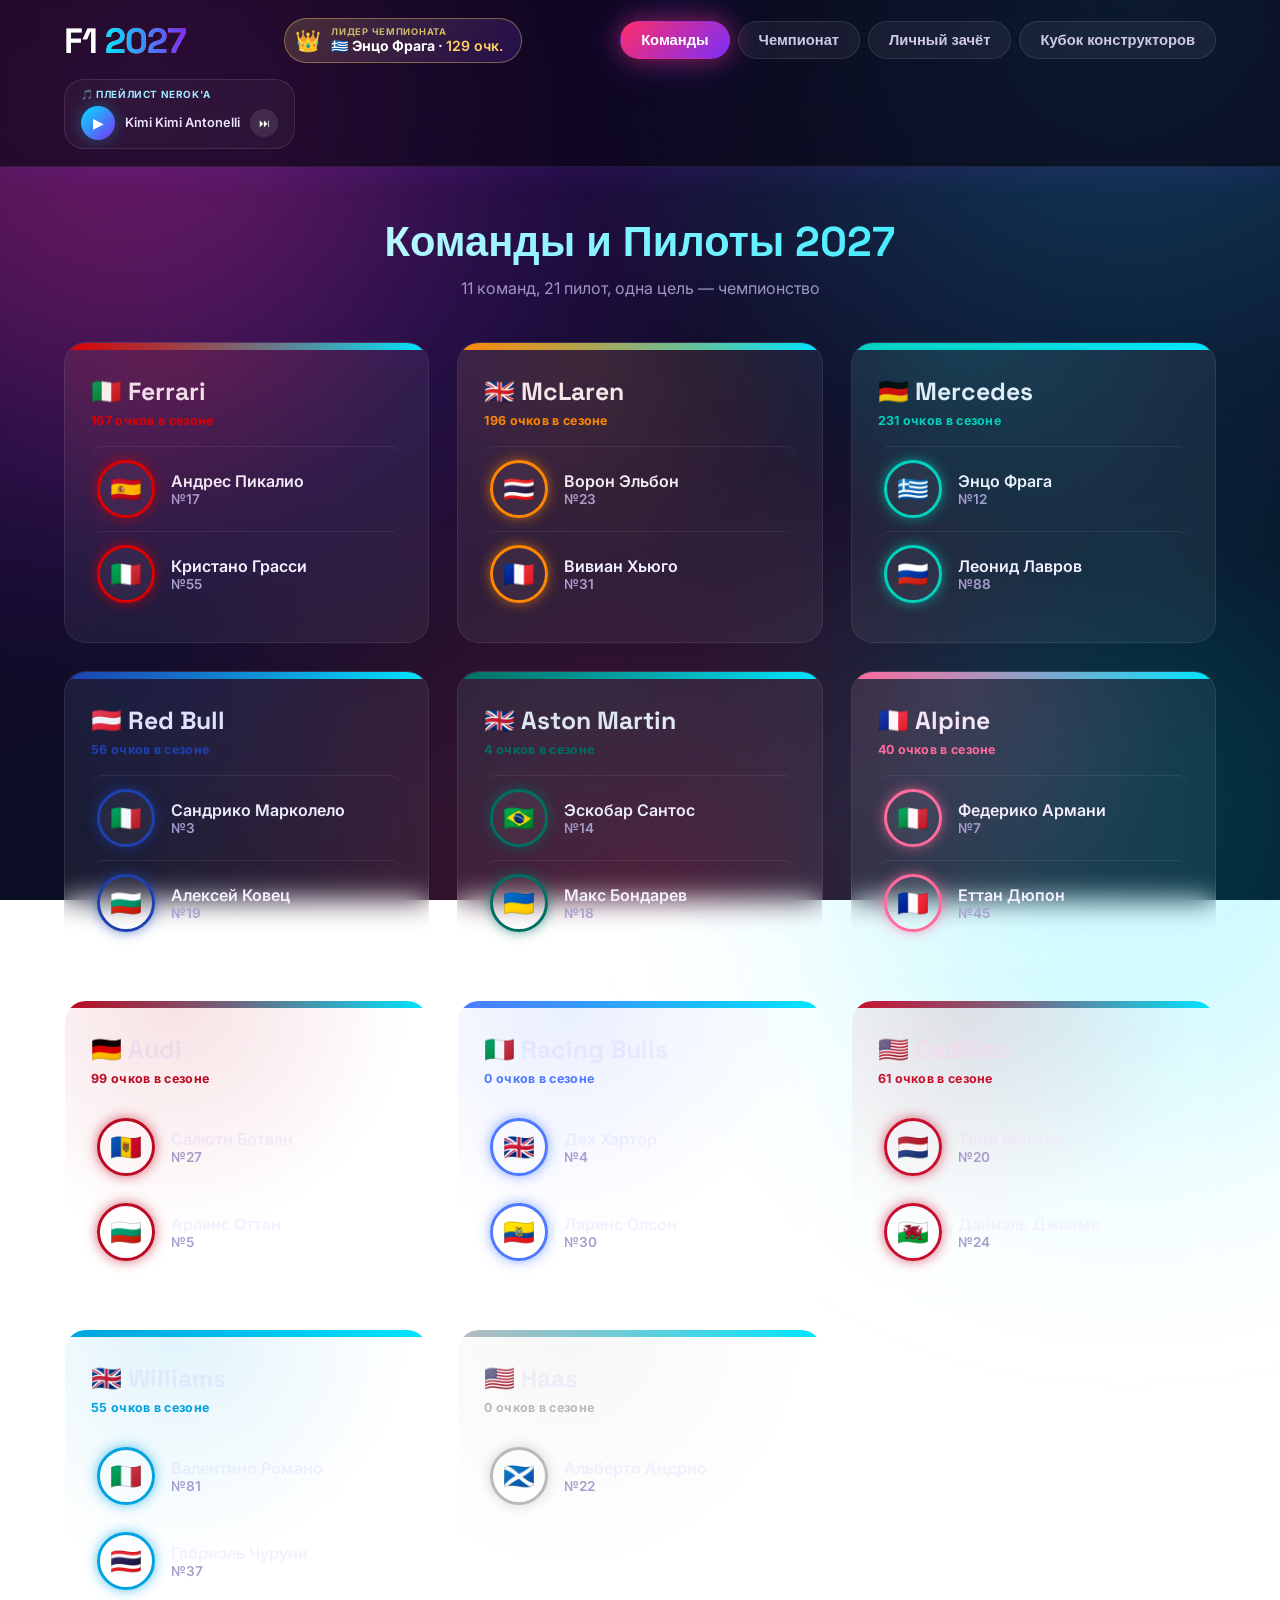
==== commit ee42a0f3: "Update index.html" ====
--- a/index.html
+++ b/index.html
@@ -31,6 +31,7 @@
     overflow-x:hidden;
     position:relative;
 }
+/* decorative blurred glow shapes */
 body::before, body::after{
     content:"";
     position:fixed;
@@ -86,6 +87,49 @@
     -webkit-text-fill-color:transparent;
 }
 
+.leader-badge{
+    display:flex;
+    align-items:center;
+    gap:10px;
+    background:linear-gradient(135deg, rgba(255,209,102,0.18), rgba(123,47,247,0.18));
+    border:1px solid rgba(255,209,102,0.4);
+    border-radius:50px;
+    padding:7px 18px 7px 10px;
+    cursor:pointer;
+    transition:all 0.3s;
+}
+.leader-badge:hover{
+    border-color:rgba(255,209,102,0.7);
+    box-shadow:0 0 25px rgba(255,209,102,0.3);
+    transform:translateY(-2px);
+}
+.leader-badge .crown{
+    font-size:1.3rem;
+    animation:crownPulse 2.2s ease-in-out infinite;
+}
+@keyframes crownPulse{
+    0%,100%{transform:scale(1) rotate(0deg); filter:drop-shadow(0 0 4px rgba(255,209,102,0.5));}
+    50%{transform:scale(1.15) rotate(-4deg); filter:drop-shadow(0 0 12px rgba(255,209,102,0.9));}
+}
+.leader-badge .leader-info{display:flex; flex-direction:column; line-height:1.25;}
+.leader-badge .leader-label{
+    font-size:0.58rem;
+    text-transform:uppercase;
+    letter-spacing:0.08em;
+    color:#cbb86b;
+    font-weight:700;
+}
+.leader-badge .leader-name{
+    font-size:0.88rem;
+    font-weight:700;
+    color:#fff;
+    white-space:nowrap;
+}
+.leader-badge .leader-points{
+    color:var(--gold);
+    font-weight:600;
+}
+
 .nav{display:flex;gap:8px;flex-wrap:wrap;}
 .nav button{
     padding:10px 20px;
@@ -111,23 +155,59 @@
     box-shadow:0 0 25px rgba(255,45,107,0.5), 0 0 50px rgba(123,47,247,0.3);
 }
 
-.music-controls button{
+.music-controls{
+    display:flex;
+    flex-direction:column;
+    gap:6px;
+    background:rgba(255,255,255,0.04);
+    border:1px solid rgba(255,255,255,0.1);
+    border-radius:20px;
+    padding:8px 16px;
+}
+.playlist-label{
+    font-size:0.62rem;
+    font-weight:700;
+    text-transform:uppercase;
+    letter-spacing:0.06em;
+    color:#9fe8ff;
+    white-space:nowrap;
+}
+.player-row{
+    display:flex;
+    align-items:center;
+    gap:10px;
+}
+.play-btn, .next-btn{
     background:linear-gradient(135deg, var(--accent2), var(--accent));
     color:white;
     border:none;
-    padding:10px 20px;
-    border-radius:30px;
+    width:34px; height:34px;
+    border-radius:50%;
+    font-size:0.85rem;
+    cursor:pointer;
+    box-shadow:0 0 16px rgba(0,229,255,0.3);
+    transition:all 0.3s;
+    display:flex;
+    align-items:center;
+    justify-content:center;
+    flex-shrink:0;
+}
+.play-btn:hover, .next-btn:hover{transform:scale(1.08); box-shadow:0 0 24px rgba(0,229,255,0.5);}
+.play-btn.playing{animation:pulseGlow 1.6s ease-in-out infinite;}
+.next-btn{width:28px; height:28px; font-size:0.7rem; background:rgba(255,255,255,0.1); box-shadow:none;}
+.next-btn:hover{background:rgba(255,255,255,0.18);}
+@keyframes pulseGlow{
+    0%,100%{box-shadow:0 0 16px rgba(0,229,255,0.4);}
+    50%{box-shadow:0 0 28px rgba(123,47,247,0.6);}
+}
+.track-name{
+    font-size:0.8rem;
     font-weight:600;
-    font-size:0.9rem;
-    cursor:pointer;
-    box-shadow:0 0 20px rgba(0,229,255,0.3);
-    transition:all 0.3s;
-}
-.music-controls button:hover{transform:scale(1.05); box-shadow:0 0 30px rgba(0,229,255,0.5);}
-.music-controls button.playing{animation:pulseGlow 1.6s ease-in-out infinite;}
-@keyframes pulseGlow{
-    0%,100%{box-shadow:0 0 20px rgba(0,229,255,0.4);}
-    50%{box-shadow:0 0 35px rgba(123,47,247,0.6);}
+    color:#e8e3ff;
+    max-width:160px;
+    white-space:nowrap;
+    overflow:hidden;
+    text-overflow:ellipsis;
 }
 
 .container{max-width:1350px; margin:0 auto; padding:48px 5% 80px; position:relative; z-index:1;}
@@ -299,11 +379,12 @@
     -webkit-backdrop-filter:blur(14px);
     border-radius:24px;
     border:1px solid rgba(255,255,255,0.08);
-    overflow:hidden;
+    overflow-x:auto;
     margin-bottom:40px;
 }
 table.standings{
     width:100%;
+    min-width:640px;
     border-collapse:collapse;
 }
 table.standings thead th{
@@ -316,6 +397,7 @@
     border-bottom:1px solid rgba(255,255,255,0.1);
     font-weight:700;
     background:rgba(255,255,255,0.03);
+    white-space:nowrap;
 }
 table.standings tbody tr{
     border-bottom:1px solid rgba(255,255,255,0.05);
@@ -335,7 +417,33 @@
 tr.rank-2 .rank-cell{color:var(--silver); text-shadow:0 0 12px rgba(207,216,227,0.6);}
 tr.rank-3 .rank-cell{color:var(--bronze); text-shadow:0 0 12px rgba(232,152,94,0.6);}
 
-.driver-cell{display:flex; align-items:center; gap:12px; font-weight:600;}
+.rank-cell{display:flex; flex-direction:column; align-items:center; gap:2px;}
+.trend{
+    font-size:0.62rem;
+    font-weight:700;
+    text-shadow:none;
+    letter-spacing:0;
+}
+.trend-up{color:#3ddc84;}
+.trend-down{color:#ff5470;}
+.trend-flat{color:#6b6388;}
+
+.form-cell{text-align:center;}
+.form-row{display:flex; gap:4px; justify-content:center; flex-wrap:nowrap;}
+.form-dot{
+    width:24px; height:24px;
+    border-radius:50%;
+    display:flex; align-items:center; justify-content:center;
+    font-size:0.62rem;
+    font-weight:700;
+    color:#0a0617;
+    flex-shrink:0;
+}
+.form-podium{background:linear-gradient(135deg, var(--gold), #ffb347);}
+.form-points{background:linear-gradient(135deg, #6ee7b7, #34d399); color:#06281a;}
+.form-out{background:linear-gradient(135deg, #ff6b8b, #ff3d68); color:#2a0510;}
+
+.driver-cell{display:flex; align-items:center; gap:12px; font-weight:600; white-space:nowrap;}
 .driver-flag{font-size:1.1rem;}
 .driver-team-dot{
     width:10px; height:10px; border-radius:50%;
@@ -346,9 +454,11 @@
 
 .pts-cell{
     font-weight:800;
-    font-size:1.05rem;
+    font-size:1.15rem;
     text-align:right;
     color:#fff;
+    white-space:nowrap;
+    min-width:90px;
 }
 .pts-bar-wrap{
     margin-top:6px;
@@ -365,7 +475,7 @@
     background:linear-gradient(90deg, var(--red), var(--accent2));
 }
 .wins-cell{color:#9d94c4; font-size:0.85rem; text-align:center;}
-.podiums-cell{color:#9d94c4; font-size:0.85rem; text-align:center;}
+.podiums-cell{color:#9d94c4; font-size:0.85rem; text-align:center; white-space:nowrap;}
 
 .legend-note{
     text-align:center;
@@ -378,11 +488,18 @@
 @media(max-width:768px){
     .container{padding:32px 4% 60px;}
     .page-title{font-size:1.9rem;}
-    table.standings td, table.standings thead th{padding:12px 12px; font-size:0.85rem;}
+    table.standings td, table.standings thead th{padding:12px 14px; font-size:0.85rem;}
     .driver-team-dot{display:none;}
     .pts-bar-wrap{display:none;}
+    .pts-cell{font-size:1rem; min-width:70px;}
+    .form-dot{width:19px; height:19px; font-size:0.55rem;}
+    .form-row{gap:3px;}
     .logo{font-size:1.6rem;}
     .nav button{padding:8px 14px; font-size:0.82rem;}
+    .leader-badge{padding:5px 12px 5px 8px; order:3; width:100%; justify-content:center;}
+    .leader-badge .leader-name{font-size:0.8rem;}
+    .music-controls{order:4; width:100%; align-items:center;}
+    .track-name{max-width:120px;}
 }
 </style>
 </head>
@@ -390,14 +507,20 @@
 
 <header>
     <div class="logo">F1 <span>2027</span></div>
+    <div class="leader-badge" id="leaderBadge" onclick="switchTab(2)" title="Перейти в личный зачёт"></div>
     <div class="nav">
         <button class="active" onclick="switchTab(0)">Команды</button>
         <button onclick="switchTab(1)">Чемпионат</button>
         <button onclick="switchTab(2)">Личный зачёт</button>
         <button onclick="switchTab(3)">Кубок конструкторов</button>
     </div>
-    <div class="music-controls">
-        <button id="musicBtn" onclick="toggleMusic()">🎵 Kimi Kimi Antonelli</button>
+    <div class="music-controls" id="musicControls">
+        <div class="playlist-label">🎵 Плейлист Nerok'а</div>
+        <div class="player-row">
+            <button id="musicBtn" class="play-btn" onclick="toggleMusic()" title="Play/Pause">▶</button>
+            <span id="trackName" class="track-name">—</span>
+            <button class="next-btn" onclick="nextTrack()" title="Следующий трек">⏭</button>
+        </div>
     </div>
 </header>
 
@@ -424,15 +547,15 @@
                     <tr>
                         <th>#</th>
                         <th>Пилот</th>
-                        <th style="text-align:center;">Победы</th>
                         <th style="text-align:center;">Подиумы</th>
+                        <th style="text-align:center;">Форма</th>
                         <th style="text-align:right;">Очки</th>
                     </tr>
                 </thead>
                 <tbody id="driversStandingsBody"></tbody>
             </table>
         </div>
-        <div class="legend-note">Очки: 25-18-15-12-10-8-6-4-2-1 за места с 1 по 10 (полная система очков F1)</div>
+        <div class="legend-note">Очки: 25-18-15-12-10-8-6-4-2-1 за места с 1 по 10 (полная система очков F1) · ▲/▼ — изменение позиции после последней гонки · Форма — последние 5 финишей</div>
     </div>
 
     <div id="tab3" class="tab-content">
@@ -444,7 +567,6 @@
                     <tr>
                         <th>#</th>
                         <th>Команда</th>
-                        <th style="text-align:center;">Победы</th>
                         <th style="text-align:center;">Подиумы</th>
                         <th style="text-align:right;">Очки</th>
                     </tr>
@@ -472,6 +594,7 @@
     {name:"Haas", color:"#b6babd", flag:"🇺🇸", pilots:[{name:"Альберто Андрио", num:22, flag:"🏴󠁧󠁢󠁳󠁣󠁴󠁿"}]}
 ];
 
+// Карта: имя пилота -> {team, color, flag}
 const pilotInfo = {};
 teams.forEach(team => {
     team.pilots.forEach(p => {
@@ -502,24 +625,34 @@
     });
 }
 
+// Гонки сезона: полный финишный протокол (1-20 место) для каждого Гран-при.
+// Порядок — реальный хронологический календарь сезона: Бахрейн → Австралия → Япония →
+// Китай → Майами → Эмилия-Романья → Монако → Испания → Канада.
+// Звёздочки ⭐ в исходных данных — просто отметка/выделение, на очки не влияют.
 const races = [
-    {flag:"🇨🇦", name:"Гран-при Канады", results:[
-        "Габриэль Чуруни","Ворон Эльбон","Арленс Оттан","Энцо Фрага","Даниэль Джеймс",
-        "Кристано Грасси","Леонид Лавров","Вивиан Хьюго","Алексей Ковец","Валентино Романо",
-        "Андрес Пикалио","Эскобар Сантос","Федерико Армани","Салюти Ботван","Еттан Дюпон",
-        "Сандрико Марколело","Макс Бондарев","Альберто Андрио","Дех Хартор","Ларенс Олсон"
+    {flag:"🇧🇭", name:"Гран-при Бахрейна", results:[
+        "Энцо Фрага","Ворон Эльбон","Андрес Пикалио","Леонид Лавров","Алексей Ковец",
+        "Вивиан Хьюго","Кристано Грасси","Арленс Оттан","Эскобар Сантос","Даниэль Джеймс",
+        "Федерико Армани","Сандрико Марколело","Валентино Романо","Габриэль Чуруни","Салюти Ботван",
+        "Макс Бондарев","Еттан Дюпон","Дех Хартор","Ларенс Олсон","Альберто Андрио"
     ]},
-    {flag:"🇪🇸", name:"Гран-при Испании", results:[
-        "Андрес Пикалио","Энцо Фрага","Ворон Эльбон","Алексей Ковец","Федерико Армани",
-        "Леонид Лавров","Вивиан Хьюго","Кристано Грасси","Арленс Оттан","Эскобар Сантос",
-        "Валентино Романо","Габриэль Чуруни","Даниэль Джеймс","Сандрико Марколело","Салюти Ботван",
-        "Еттан Дюпон","Макс Бондарев","Дех Хартор","Ларенс Олсон","Альберто Андрио"
+    {flag:"🇦🇺", name:"Гран-при Австралии", results:[
+        "Андрес Пикалио","Вивиан Хьюго","Арленс Оттан","Энцо Фрага","Габриэль Чуруни",
+        "Кристано Грасси","Даниэль Джеймс","Леонид Лавров","Федерико Армани","Ворон Эльбон",
+        "Алексей Ковец","Салюти Ботван","Еттан Дюпон","Валентино Романо","Эскобар Сантос",
+        "Макс Бондарев","Сандрико Марколело","Дех Хартор","Ларенс Олсон","Альберто Андрио"
     ]},
-    {flag:"🇲🇨", name:"Гран-при Монако", results:[
-        "Даниэль Джеймс","Вивиан Хьюго","Энцо Фрага","Леонид Лавров","Арленс Оттан",
-        "Андрес Пикалио","Габриэль Чуруни","Алексей Ковец","Федерико Армани","Кристано Грасси",
-        "Валентино Романо","Эскобар Сантос","Ворон Эльбон","Салюти Ботван","Еттан Дюпон",
-        "Макс Бондарев","Сандрико Марколело","Дех Хартор","Альберто Андрио","Ларенс Олсон"
+    {flag:"🇯🇵", name:"Гран-при Японии", results:[
+        "Леонид Лавров","Энцо Фрага","Ворон Эльбон","Алексей Ковец","Еттан Дюпон",
+        "Арленс Оттан","Андрес Пикалио","Габриэль Чуруни","Вивиан Хьюго","Даниэль Джеймс",
+        "Кристано Грасси","Эскобар Сантос","Валентино Романо","Федерико Армани","Сандрико Марколело",
+        "Макс Бондарев","Салюти Ботван","Альберто Андрио","Дех Хартор","Ларенс Олсон"
+    ]},
+    {flag:"🇨🇳", name:"Гран-при Китая", results:[
+        "Вивиан Хьюго","Арленс Оттан","Федерико Армани","Андрес Пикалио","Леонид Лавров",
+        "Даниэль Джеймс","Ворон Эльбон","Алексей Ковец","Энцо Фрага","Габриэль Чуруни",
+        "Кристано Грасси","Салюти Ботван","Эскобар Сантос","Еттан Дюпон","Валентино Романо",
+        "Дех Хартор","Макс Бондарев","Альберто Андрио","Сандрико Марколело","Ларенс Олсон"
     ]},
     {flag:"🇺🇸", name:"Гран-при Майами", results:[
         "Арленс Оттан","Ворон Эльбон","Леонид Лавров","Энцо Фрага","Даниэль Джеймс",
@@ -533,34 +666,30 @@
         "Эскобар Сантос","Даниэль Джеймс","Салюти Ботван","Габриэль Чуруни","Сандрико Марколело",
         "Еттан Дюпон","Макс Бондарев","Дех Хартор","Ларенс Олсон","Альберто Андрио"
     ]},
-    {flag:"🇨🇳", name:"Гран-при Китая", results:[
-        "Вивиан Хьюго","Арленс Оттан","Федерико Армани","Андрес Пикалио","Леонид Лавров",
-        "Даниэль Джеймс","Ворон Эльбон","Алексей Ковец","Энцо Фрага","Габриэль Чуруни",
-        "Кристано Грасси","Салюти Ботван","Эскобар Сантос","Еттан Дюпон","Валентино Романо",
-        "Дех Хартор","Макс Бондарев","Альберто Андрио","Сандрико Марколело","Ларенс Олсон"
+    {flag:"🇲🇨", name:"Гран-при Монако", results:[
+        "Даниэль Джеймс","Вивиан Хьюго","Энцо Фрага","Леонид Лавров","Арленс Оттан",
+        "Андрес Пикалио","Габриэль Чуруни","Алексей Ковец","Федерико Армани","Кристано Грасси",
+        "Валентино Романо","Эскобар Сантос","Ворон Эльбон","Салюти Ботван","Еттан Дюпон",
+        "Макс Бондарев","Сандрико Марколело","Дех Хартор","Альберто Андрио","Ларенс Олсон"
     ]},
-    {flag:"🇯🇵", name:"Гран-при Японии", results:[
-        "Леонид Лавров","Энцо Фрага","Ворон Эльбон","Алексей Ковец","Еттан Дюпон",
-        "Арленс Оттан","Андрес Пикалио","Габриэль Чуруни","Вивиан Хьюго","Даниэль Джеймс",
-        "Кристано Грасси","Эскобар Сантос","Валентино Романо","Федерико Армани","Сандрико Марколело",
-        "Макс Бондарев","Салюти Ботван","Альберто Андрио","Дех Хартор","Ларенс Олсон"
+    {flag:"🇪🇸", name:"Гран-при Испании", results:[
+        "Андрес Пикалио","Энцо Фрага","Ворон Эльбон","Алексей Ковец","Федерико Армани",
+        "Леонид Лавров","Вивиан Хьюго","Кристано Грасси","Арленс Оттан","Эскобар Сантос",
+        "Валентино Романо","Габриэль Чуруни","Даниэль Джеймс","Сандрико Марколело","Салюти Ботван",
+        "Еттан Дюпон","Макс Бондарев","Дех Хартор","Ларенс Олсон","Альберто Андрио"
     ]},
-    {flag:"🇦🇺", name:"Гран-при Австралии", results:[
-        "Андрес Пикалио","Вивиан Хьюго","Арленс Оттан","Энцо Фрага","Габриэль Чуруни",
-        "Кристано Грасси","Даниэль Джеймс","Леонид Лавров","Федерико Армани","Ворон Эльбон",
-        "Алексей Ковец","Салюти Ботван","Еттан Дюпон","Валентино Романо","Эскобар Сантос",
-        "Макс Бондарев","Сандрико Марколело","Дех Хартор","Ларенс Олсон","Альберто Андрио"
-    ]},
-    {flag:"🇧🇭", name:"Гран-при Бахрейна", results:[
-        "Энцо Фрага","Ворон Эльбон","Андрес Пикалио","Леонид Лавров","Алексей Ковец",
-        "Вивиан Хьюго","Кристано Грасси","Арленс Оттан","Эскобар Сантос","Даниэль Джеймс",
-        "Федерико Армани","Сандрико Марколело","Валентино Романо","Габриэль Чуруни","Салюти Ботван",
-        "Макс Бондарев","Еттан Дюпон","Дех Хартор","Ларенс Олсон","Альберто Андрио"
+    {flag:"🇨🇦", name:"Гран-при Канады", results:[
+        "Габриэль Чуруни","Ворон Эльбон","Арленс Оттан","Энцо Фрага","Даниэль Джеймс",
+        "Кристано Грасси","Леонид Лавров","Вивиан Хьюго","Алексей Ковец","Валентино Романо",
+        "Андрес Пикалио","Эскобар Сантос","Федерико Армани","Салюти Ботван","Еттан Дюпон",
+        "Сандрико Марколело","Макс Бондарев","Альберто Андрио","Дех Хартор","Ларенс Олсон"
     ]}
 ];
 
+// Очковая система F1 за топ-10: 1й-25, 2й-18, 3й-15, 4й-12, 5й-10, 6й-8, 7й-6, 8й-4, 9й-2, 10й-1
 const POINTS_TABLE = [25,18,15,12,10,8,6,4,2,1];
 
+// Считаем очки/победы/подиумы для пилотов на основе полного протокола каждой гонки
 const driverStats = {};
 races.forEach(race => {
     race.results.forEach((pilotName, idx) => {
@@ -575,6 +704,45 @@
     });
 });
 
+// Кумулятивный зачёт после каждой гонки — нужен для "формы" и "динамики позиции"
+const allPilotNames = Object.keys(driverStats);
+const cumulativePoints = {};
+allPilotNames.forEach(name => cumulativePoints[name] = 0);
+
+// standingsHistory[raceIdx] = массив имён пилотов, отсортированный по местам в общем зачёте ПОСЛЕ этой гонки
+const standingsHistory = [];
+// finishHistory[pilotName] = массив позиций в каждой гонке (1-20), по порядку гонок
+const finishHistory = {};
+allPilotNames.forEach(name => finishHistory[name] = []);
+
+races.forEach(race => {
+    race.results.forEach((pilotName, idx) => {
+        const position = idx + 1;
+        cumulativePoints[pilotName] += POINTS_TABLE[idx] || 0;
+        finishHistory[pilotName].push(position);
+    });
+    const standingOrder = allPilotNames.slice().sort((a,b) => cumulativePoints[b] - cumulativePoints[a]);
+    standingsHistory.push(standingOrder);
+});
+
+// Текущая позиция в зачёте (после последней гонки) и позиция перед последней гонкой
+const latestStandingOrder = standingsHistory[standingsHistory.length - 1];
+const previousStandingOrder = standingsHistory.length > 1 ? standingsHistory[standingsHistory.length - 2] : null;
+
+function getTrend(pilotName) {
+    if (!previousStandingOrder) return 0;
+    const nowRank = latestStandingOrder.indexOf(pilotName);
+    const prevRank = previousStandingOrder.indexOf(pilotName);
+    if (prevRank === -1) return 0;
+    return prevRank - nowRank; // положительное = поднялся, отрицательное = опустился
+}
+
+function getRecentForm(pilotName, count) {
+    const history = finishHistory[pilotName] || [];
+    return history.slice(-count);
+}
+
+// Считаем очки/победы/подиумы для команд (сумма по пилотам команды)
 const constructorStats = {};
 teams.forEach(team => constructorStats[team.name] = {points:0, wins:0, podiums:0});
 Object.keys(driverStats).forEach(pilotName => {
@@ -604,8 +772,23 @@
         const color = d.info ? d.info.color : '#ff2d6b';
         const flag = d.info ? d.info.flag : '';
         const teamName = d.info ? d.info.team : '—';
+
+        const trend = getTrend(d.name);
+        let trendHTML;
+        if (trend > 0) trendHTML = `<span class="trend trend-up">▲${trend}</span>`;
+        else if (trend < 0) trendHTML = `<span class="trend trend-down">▼${Math.abs(trend)}</span>`;
+        else trendHTML = `<span class="trend trend-flat">—</span>`;
+
+        const form = getRecentForm(d.name, 5);
+        const formHTML = form.map(pos => {
+            let cls = 'form-out';
+            if (pos <= 3) cls = 'form-podium';
+            else if (pos <= 10) cls = 'form-points';
+            return `<span class="form-dot ${cls}" title="${pos} место">${pos}</span>`;
+        }).join('');
+
         return `<tr class="${rankClass}">
-            <td class="rank-cell">${rank}</td>
+            <td class="rank-cell">${rank}${trendHTML}</td>
             <td>
                 <div class="driver-cell">
                     <span class="driver-team-dot" style="color:${color}; background:${color};"></span>
@@ -616,8 +799,8 @@
                     </div>
                 </div>
             </td>
-            <td class="wins-cell">${d.wins}</td>
             <td class="podiums-cell">${d.podiums}</td>
+            <td class="form-cell"><div class="form-row">${formHTML}</div></td>
             <td class="pts-cell">
                 ${d.points}
                 <div class="pts-bar-wrap"><div class="pts-bar-fill" style="width:${barWidth}%; background:linear-gradient(90deg, ${color}, var(--accent2));"></div></div>
@@ -647,7 +830,6 @@
                     <div>${t.name}</div>
                 </div>
             </td>
-            <td class="wins-cell">${t.wins}</td>
             <td class="podiums-cell">${t.podiums}</td>
             <td class="pts-cell">
                 ${t.points}
@@ -682,21 +864,75 @@
     btn.textContent = el.classList.contains('expanded') ? 'Скрыть полный протокол' : 'Показать полный протокол (4–20)';
 }
 
+function renderLeaderBadge() {
+    const badge = document.getElementById('leaderBadge');
+    const sorted = Object.keys(driverStats)
+        .map(name => ({name, ...driverStats[name], info: pilotInfo[name]}))
+        .sort((a,b) => b.points - a.points);
+    if (!sorted.length) { badge.style.display = 'none'; return; }
+    const leader = sorted[0];
+    const flag = leader.info ? leader.info.flag : '';
+    badge.innerHTML = `
+        <span class="crown">👑</span>
+        <div class="leader-info">
+            <span class="leader-label">Лидер чемпионата</span>
+            <span class="leader-name">${flag} ${leader.name} · <span class="leader-points">${leader.points} очк.</span></span>
+        </div>
+    `;
+}
+
+const playlist = [
+    {title:"Kimi Kimi Antonelli", file:"Maxx_Power_Carte_Blanq_-_Kimi_Antonelli_81266002.mp3"},
+    {title:"Free Bird", file:"Free_Bird.mp3"},
+    {title:"Kiss Me Again (Nightcore)", file:"Kiss_Me_Again_-_Nightcore_Mix.mp3"},
+    {title:"Max Verstappen — Mexico Remix", file:"Carte_Blanq_Maxx_Power_-_33_Max_Verstappen_DJ_Rene_Abrego_Mexico_Remix_Extended_Version__SkySound_cc_.mp3"}
+];
+
+let currentTrackIndex = 0;
 let audio = null;
+
+function loadTrack(index, autoplay) {
+    const wasPlaying = audio ? !audio.paused : false;
+    if (audio) {
+        audio.pause();
+        audio = null;
+    }
+    currentTrackIndex = ((index % playlist.length) + playlist.length) % playlist.length;
+    const track = playlist[currentTrackIndex];
+    audio = new Audio(track.file);
+    audio.loop = false;
+    audio.addEventListener('ended', () => nextTrack(true));
+    document.getElementById('trackName').textContent = track.title;
+    const btn = document.getElementById('musicBtn');
+    if (autoplay || wasPlaying) {
+        audio.play();
+        btn.classList.add('playing');
+        btn.textContent = '⏸';
+    } else {
+        btn.classList.remove('playing');
+        btn.textContent = '▶';
+    }
+}
 
 function toggleMusic() {
     const btn = document.getElementById('musicBtn');
     if (!audio) {
-        audio = new Audio('Maxx_Power_Carte_Blanq_-_Kimi_Antonelli_81266002.mp3');
-        audio.loop = true;
+        loadTrack(currentTrackIndex, true);
+        return;
     }
     if (audio.paused) {
         audio.play();
         btn.classList.add('playing');
+        btn.textContent = '⏸';
     } else {
         audio.pause();
         btn.classList.remove('playing');
+        btn.textContent = '▶';
     }
+}
+
+function nextTrack(autoplay) {
+    loadTrack(currentTrackIndex + 1, autoplay === true || (audio && !audio.paused));
 }
 
 function switchTab(n) {
@@ -710,6 +946,8 @@
     document.getElementById('championship').innerHTML = championshipHTML;
     renderDriversStandings();
     renderConstructorsStandings();
+    renderLeaderBadge();
+    document.getElementById('trackName').textContent = playlist[0].title;
 };
 </script>
 </body>
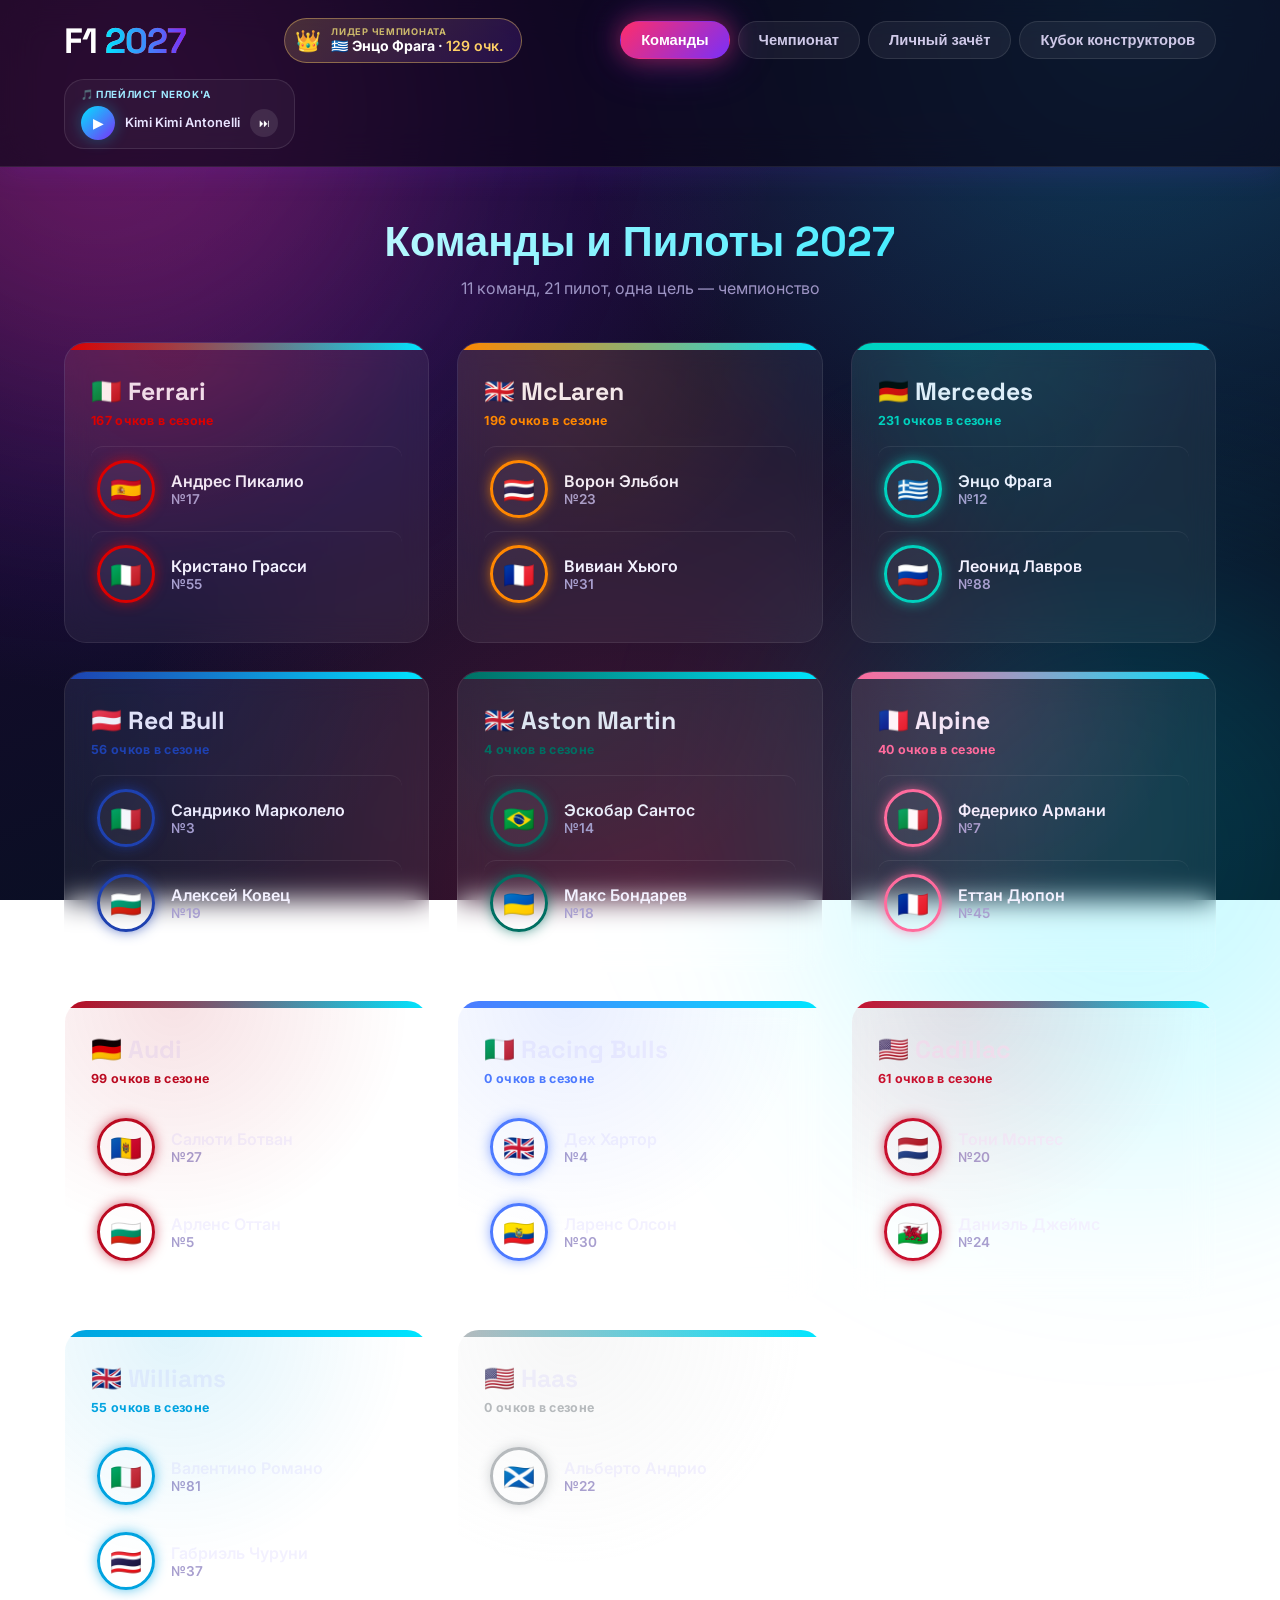
==== commit 0c3213f0: "Update index.html" ====
--- a/index.html
+++ b/index.html
@@ -884,7 +884,7 @@
 const playlist = [
     {title:"Kimi Kimi Antonelli", file:"Maxx_Power_Carte_Blanq_-_Kimi_Antonelli_81266002.mp3"},
     {title:"Free Bird", file:"Free_Bird.mp3"},
-    {title:"Kiss Me Again (Nightcore)", file:"Kiss_Me_Again_-_Nightcore_Mix.mp3"},
+    {title:"Kiss Me Again (Nightcore)", file:"Kiss Me Again - Nightcore Mix.mp3"},
     {title:"Max Verstappen — Mexico Remix", file:"Carte_Blanq_Maxx_Power_-_33_Max_Verstappen_DJ_Rene_Abrego_Mexico_Remix_Extended_Version__SkySound_cc_.mp3"}
 ];
 
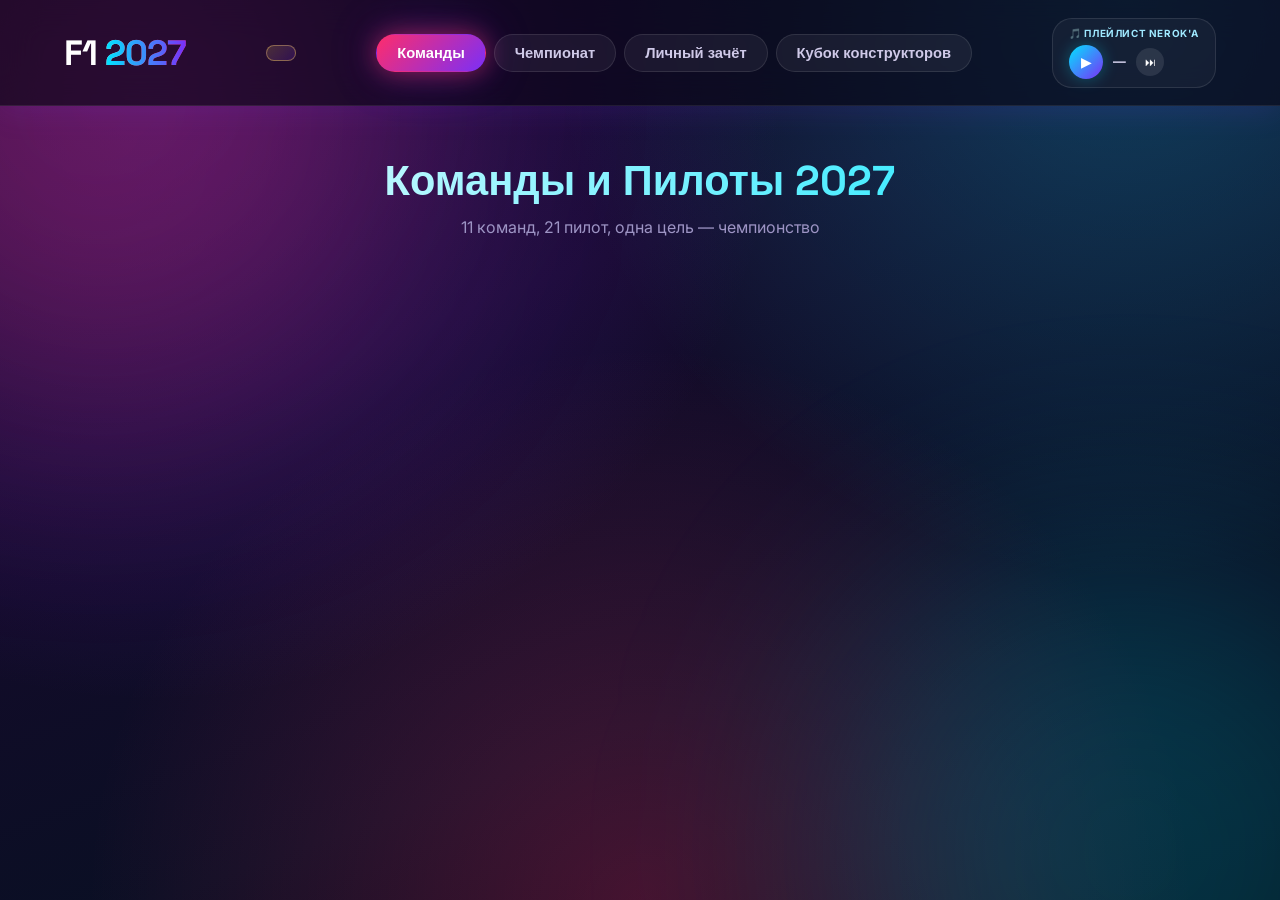
==== commit b53a90e6: "Update index.html" ====
--- a/index.html
+++ b/index.html
@@ -883,9 +883,10 @@
 
 const playlist = [
     {title:"Kimi Kimi Antonelli", file:"Maxx_Power_Carte_Blanq_-_Kimi_Antonelli_81266002.mp3"},
-    {title:"Free Bird", file:"Free_Bird.mp3"},
+    {title:"Free Bird", file:"Free Bird.mp3"},
     {title:"Kiss Me Again (Nightcore)", file:"Kiss Me Again - Nightcore Mix.mp3"},
-    {title:"Max Verstappen — Mexico Remix", file:"Carte_Blanq_Maxx_Power_-_33_Max_Verstappen_DJ_Rene_Abrego_Mexico_Remix_Extended_Version__SkySound_cc_.mp3"}
+    {title:"Max Verstappen — Mexico Remix", file:"Carte_Blanq_Maxx_Power_-_33_Max_Verstappen_DJ_Rene_Abrego_Mexico_Remix_Extended_Version_(SkySound.cc).mp3"}
+    {title:"На украине выпал град", file:" ZOV_-_Na_Ukraine_vypal_grad_(SkySound.cc).mp3"}
 ];
 
 let currentTrackIndex = 0;
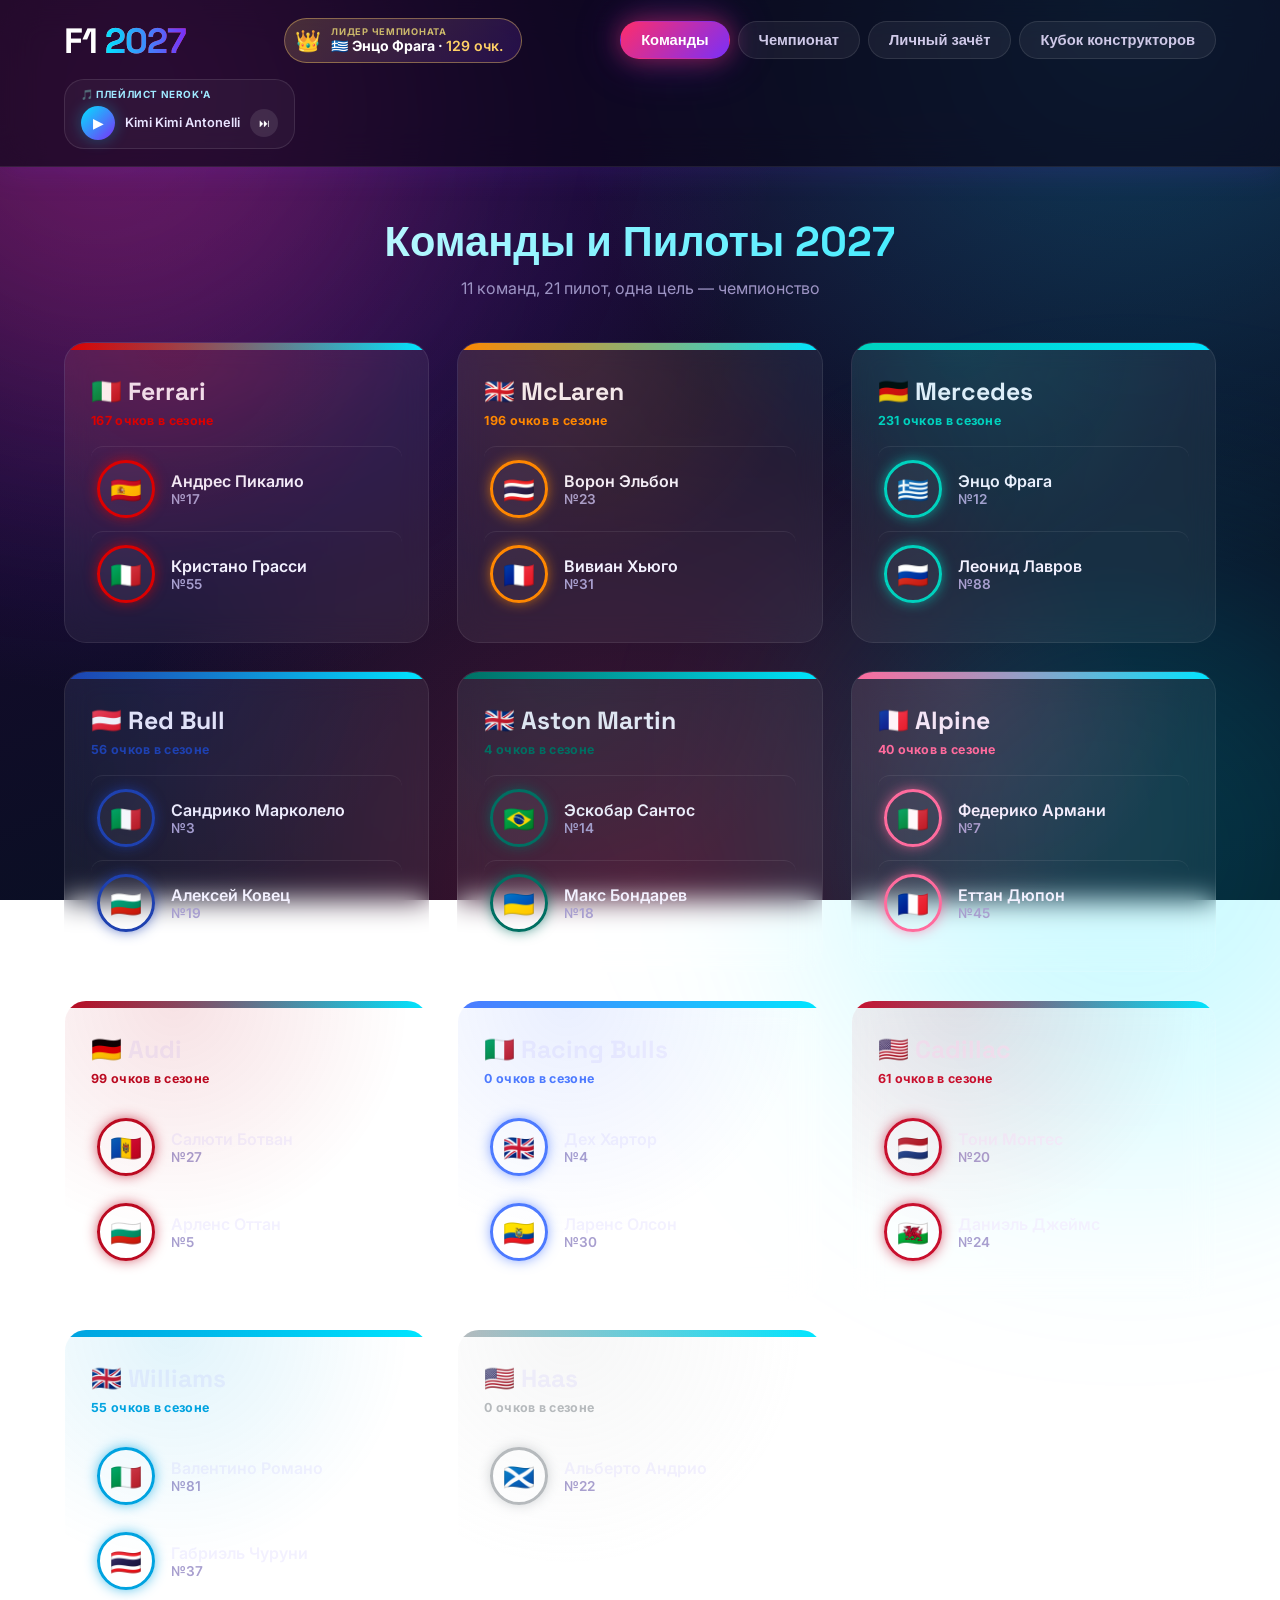
==== commit f858dd09: "Update index.html" ====
--- a/index.html
+++ b/index.html
@@ -886,7 +886,7 @@
     {title:"Free Bird", file:"Free Bird.mp3"},
     {title:"Kiss Me Again (Nightcore)", file:"Kiss Me Again - Nightcore Mix.mp3"},
     {title:"Max Verstappen — Mexico Remix", file:"Carte_Blanq_Maxx_Power_-_33_Max_Verstappen_DJ_Rene_Abrego_Mexico_Remix_Extended_Version_(SkySound.cc).mp3"}
-    {title:"На украине выпал град", file:" ZOV_-_Na_Ukraine_vypal_grad_(SkySound.cc).mp3"}
+    
 ];
 
 let currentTrackIndex = 0;
